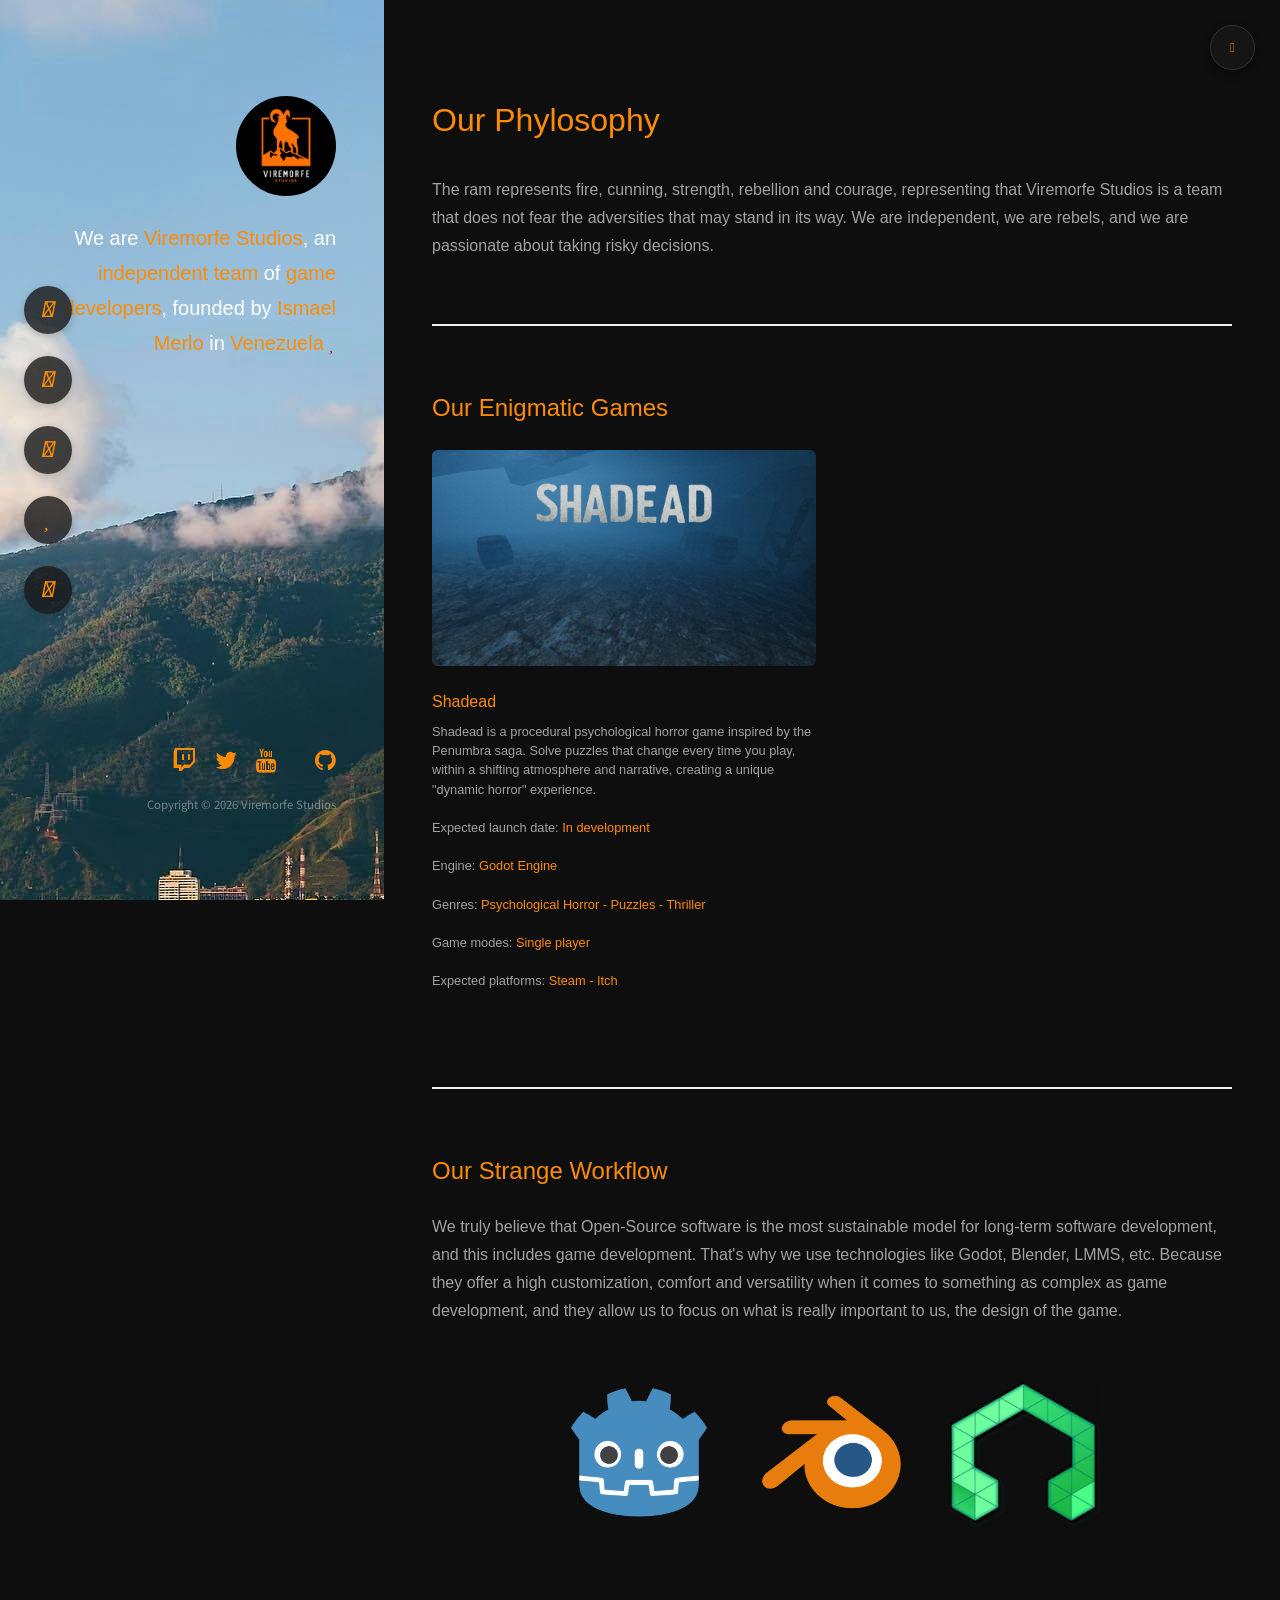
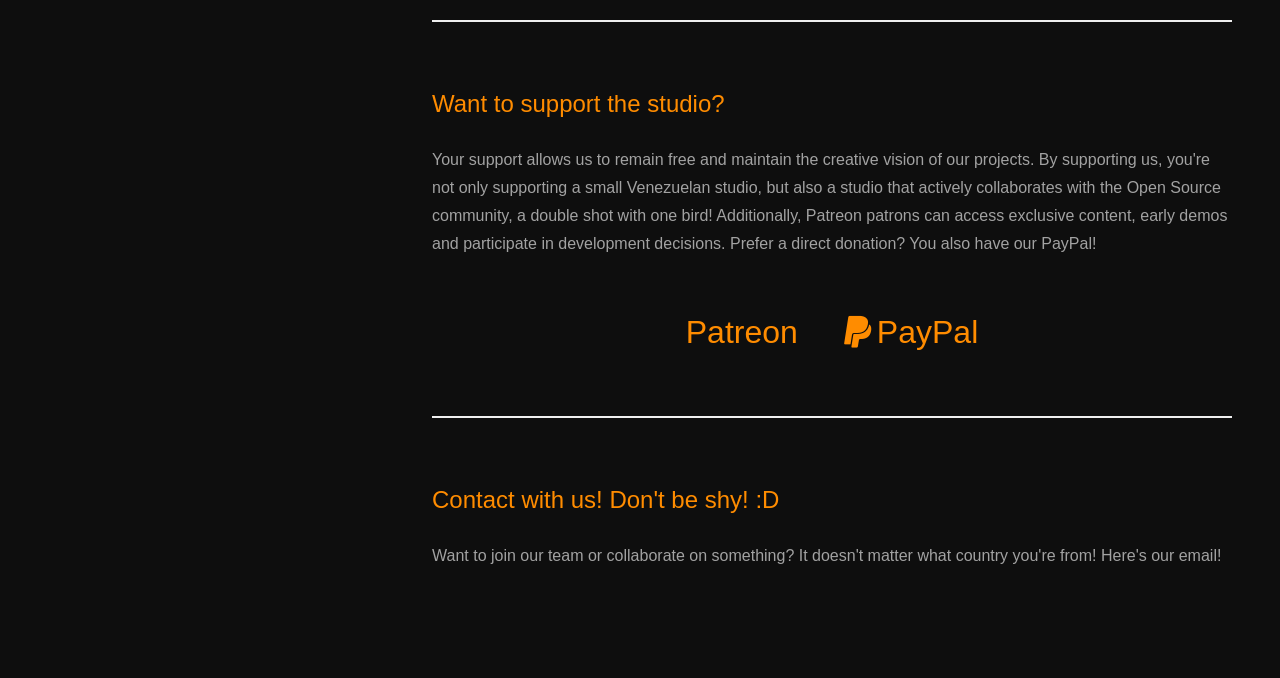
==== index.html @ a809a749 "Source code commited! Added the initial source code for the web page based on the Strata design from" ====
<!DOCTYPE HTML>
<html lang="en">
    <head>

        <!-- Hey, what are you doing here? Looking at my messy code to discuss it with others? Get out! -->

        <title>Viremorfe Studios | Los Carneros Sin Miedo</title>
        <meta charset="utf-8" />
        <meta name="viewport" content="width=device-width, initial-scale=1" />
        <link rel="stylesheet" href="assets/css/main.css" />
        <link type="image/png" sizes="100x100" rel="icon" href="./images/viremorfe-studios-icon.png" />
        <script src="https://kit.fontawesome.com/fb81ac845c.js" crossorigin="anonymous"></script>
        <style>
        .icons a.icon {
            color: #ff8c00 !important;
            opacity: 1 !important;
            transition: none !important;
        }
        .icons a.icon:hover {
            color: darkOrange !important;
            opacity: 1 !important;
        }
        .fa {
            color: darkOrange !important;
            opacity: 1 !important;
            transition: none !important;
        }
        .fa:hover {
            color: darkOrange !important;
            opacity: 1 !important;
        }
        #header {
            background: url('images/bg.jpg') no-repeat center center;
            background-attachment: fixed;
        }
        .tools-images img {
            width: 150px;
            height: 150px;
            margin: 20px;
            object-fit: cover;
        }
        .team-images img {
            width: 200px;
            height: 200px;
            border-radius: 50%;
            margin: 10px;
            object-fit: cover;
        }
        @keyframes bounce-up {
            0% { transform: translateY(0);}
            50% { transform: translateY(-10px);}
            100% { transform: translateY(0);}
        }
        .tools-images img:hover {
            animation: bounce-up 0.5s;
        }
        .tools-images button {
            background: none;
            border: none;
            padding: 0;
            cursor: pointer;
        }
        .tools-images button img {
            width: 150px;
            height: 150px;
            object-fit: cover;
        }
        .team-images {
            display: flex;
            justify-content: center;
            flex-wrap: wrap;
            margin: 20px 0;
        }
        .team-images img {
            width: 200px;
            height: 200px;
            border-radius: 50%;
            margin: 10px;
            object-fit: cover;
            transition: transform 0.5s;
        }
        .team-images img:hover {
            animation: bounce-up 0.5s;
        }
        .team-images div {
            text-align: center;
        }
        .team-images a {
            text-decoration: none;
        }
        .team-images img {
            border: none;
        }
        .team-avatar {
            background: none;
            border: none;
            padding: 0;
            cursor: pointer;
        }
        .team-avatar img {
            width: 200px;
            height: 200px;
            display: block;
        }
        .team-images div {
            text-align: center;
            margin: 25px;
        }
        .team-images p {
            font-size: 0.9em;
            line-height: 1.7;
            margin-top: 5px;
        }

        .section-nav {
            position: fixed;
            top: 50%;
            left: 24px;
            transform: translateY(-50%);
            z-index: 2000;
            display: flex;
            flex-direction: column;
            gap: 22px;
        }
        .section-nav a {
            width: 48px;
            height: 48px;
            background: #181818cc;
            border-radius: 50%;
            display: flex;
            align-items: center;
            justify-content: center;
            color: darkorange;
            font-size: 1.5em;
            box-shadow: 0 2px 8px rgba(0,0,0,0.18);
            transition: background 0.2s, color 0.2s, transform 0.18s;
            text-decoration: none !important;
            border: 2px solid transparent;
            position: relative;
        }
        .section-nav a:hover, .section-nav a:focus {
            background: darkorange;
            color: #181818;
            border-color: darkorange;
            transform: scale(1.12);
        }
        .section-nav a .nav-tooltip {
            display: block;
            opacity: 0;
            position: absolute;
            left: 60px;
            background: #181818;
            color: darkorange;
            font-family: Impact, Haettenschweiler, 'Arial Narrow Bold', sans-serif;
            font-size: 1em;
            padding: 6px 16px;
            border-radius: 8px;
            white-space: nowrap;
            box-shadow: 0 2px 8px rgba(0,0,0,0.18);
            pointer-events: none;
            transition: opacity 0.18s;
            z-index: 9999;
        }
        .section-nav a:hover .nav-tooltip, .section-nav a:focus .nav-tooltip {
            opacity: 1;
        }
        .section-nav a:not(:hover):not(:focus) .nav-tooltip {
            opacity: 0;
        }

        .lang-switch {
            position: fixed;
            top: 25px;
            right: 25px;
            z-index: 10000;
            display: flex;
            gap: 12px;
        }
        .lang-btn {
            background: #181818cc;
            color: darkorange;
            border: 2px solid transparent;
            border-radius: 10px;
            padding: 8px 15px;
            text-decoration: none;
            font-family: Impact, sans-serif;
            font-size: 0.9em;
            display: flex;
            align-items: center;
            gap: 8px;
            transition: all 0.2s ease;
            box-shadow: 0 4px 10px rgba(0,0,0,0.3);
        }
        .lang-btn i {
            font-size: 1.1em;
        }
        .lang-btn:hover {
            background: darkorange;
            color: #181818;
            transform: translateY(-3px);
            border-color: darkorange;
        }

        @media (max-width: 700px) {
            .lang-switch {
                top: 15px;
                right: 50%;
                transform: translateX(50%);
            }
            .section-nav {
                flex-direction: row;
                left: 50%;
                top: unset;
                bottom: 18px;
                transform: translateX(-50%);
                background: none;
                gap: 12px;
            }
            .section-nav a .nav-tooltip {
                left: 50%;
                top: -38px;
                transform: translateX(-50%);
            }
        }

        .lang-menu {
    position: fixed;
    top: 25px;
    right: 25px;
    z-index: 10000;
    display: flex;
    flex-direction: column;
    align-items: flex-end;
}

.lang-trigger {
    background: #181818cc;
    color: darkorange;
    border: 1px solid #333;
    width: 45px;
    height: 45px;
    border-radius: 50%;
    display: flex;
    align-items: center;
    justify-content: center;
    cursor: pointer;
    transition: all 0.3s ease;
    box-shadow: 0 4px 10px rgba(0,0,0,0.3);
}

.lang-trigger:hover {
    border-color: darkorange;
    transform: scale(1.05);
}

.lang-options {
    margin-top: 10px;
    display: flex;
    flex-direction: column;
    gap: 8px;
    opacity: 0;
    visibility: hidden;
    transform: translateY(-10px);
    transition: all 0.3s cubic-bezier(0.4, 0, 0.2, 1);
}

.lang-menu.active .lang-options {
    opacity: 1;
    visibility: visible;
    transform: translateY(0);
}

.lang-btn {
    background: #181818cc;
    color: darkorange !important;
    border: 1px solid #333;
    border-radius: 8px;
    padding: 8px 14px;
    text-decoration: none !important;
    font-family: Impact, sans-serif;
    font-size: 0.85em;
    display: flex;
    align-items: center;
    gap: 10px;
    transition: all 0.2s ease;
}

.lang-btn img {
    width: 20px;
    height: auto;
    border-radius: 2px;
}

.lang-btn:hover {
    background: #252525;
    border-color: darkorange;
}

@media (max-width: 700px) {
    .lang-menu {
        top: 15px;
        right: 15px;
    }
}
        </style>
    </head>
    <body id="top">

        <div class="lang-menu" id="languageMenu">
    <button class="lang-trigger" onclick="toggleLangMenu()" title="Cambiar idioma">
        <i class="fa-solid fa-globe"></i>
    </button>
    
    <div class="lang-options">
        <a href="index.html" class="lang-btn">
            <img src="https://flagcdn.com/w40/us.png" alt="English"> EN
        </a>
        <a href="es.html" class="lang-btn">
            <img src="https://flagcdn.com/w40/es.png" alt="Español"> ES
        </a>
    </div>
</div>

            <header id="header">

                <a href="https://viremorfe.studio" class="image avatar"><img src="images/avatar.png" alt="" /></a>
                <h1 style = "font-family:Impact, Haettenschweiler, 'Arial Narrow Bold', sans-serif;"><strong>We are <font color="darkOrange">Viremorfe Studios</font>, an <br> <font color="darkOrange">independent team
                </font> of <br> <font color="darkOrange">game developers</font>, <br>
                founded by <font color="darkOrange">Ismael Merlo</font><br> in <font color="darkOrange">Venezuela</font>  <i class="fa-solid fa-heart fa-beat" style="color: crimson"></i>
                </h1></strong>
            </header>

        <nav class="section-nav" aria-label="Navegación de secciones">
            <a href="#one" title="Phylosophy">
                <i class="fa-solid fa-fire"></i>
                <span class="nav-tooltip">Phylosophy</span>
            </a>
            <a href="#two" title="Juegos">
                <i class="fa-solid fa-gamepad"></i>
                <span class="nav-tooltip">Games</span>
            </a>
            <a href="#tools" title="Herramientas">
                <i class="fa-solid fa-wrench"></i>
                <span class="nav-tooltip">Tools</span>
            </a>
            <a href="#support" title="Support">
                <i class="fa-solid fa-heart"></i>
                <span class="nav-tooltip">Support</span>
            </a>
            <a href="#three" title="Contact">
                <i class="fa-solid fa-envelope"></i>
                <span class="nav-tooltip">Contact</span>
            </a>
        </nav>
        <script>
            document.querySelectorAll('.section-nav a').forEach(link => {
                link.addEventListener('click', function(e) {
                    const targetId = this.getAttribute('href').substring(1);
                    const target = document.getElementById(targetId);
                    if (target) {
                        e.preventDefault();
                        window.scrollTo({
                            top: target.getBoundingClientRect().top + window.scrollY - 30,
                            behavior: 'smooth'
                        });
                        this.blur();
                    }
                });
                link.addEventListener('mouseleave', function() {
                    this.blur();
                });
            });
        </script>

            <div id="main">

                    <section id="one">
                        <header class="major">
                            <h2 style = "font-family:Impact, Haettenschweiler, 'Arial Narrow Bold', sans-serif;"><font color="darkOrange">Our Phylosophy</font></h2>
                        </header>
                        <p style = "font-family:Impact, Haettenschweiler, 'Arial Narrow Bold', sans-serif;">The ram represents fire, cunning, strength, rebellion and courage, representing that Viremorfe Studios is a team that does not fear the adversities that may stand in its way. We are independent, we are rebels, and we are passionate about taking risky decisions.</p>
                    </section>

                    <section id="two">
                        <h2 style = "font-family:Impact, Haettenschweiler, 'Arial Narrow Bold', sans-serif;"><font color="darkOrange">Our Enigmatic Games</font></h2>
                        <div class="row">
                            <article class="6u$ 12u$(xsmall) work-item">
                                <a href="images/fulls/01.png" class="image fit thumb"><img src="images/thumbs/01.png" alt="" /></a>
                                <h3 class="peru-text" style = "font-family:Impact, Haettenschweiler, 'Arial Narrow Bold', sans-serif;"><font color="darkOrange">Shadead</font></h3>
                                <p class="peru-text" style = "font-family:Impact, Haettenschweiler, 'Arial Narrow Bold', sans-serif;">Shadead is a procedural psychological horror game inspired by the Penumbra saga. Solve puzzles that change every time you play, within a shifting atmosphere and narrative, creating a unique "dynamic horror" experience.<br> 
                                <br>
                                Expected launch date: <font color="darkOrange">In development</font> <br>
                                <br>
                                Engine: <font color="darkOrange">Godot Engine</font> <br>
                                <br>
                                Genres: <font color="darkOrange">Psychological Horror - Puzzles - Thriller</font> <br>
                                <br>
                                Game modes: <font color="darkOrange">Single player</font> <br>
                                <br>
                                Expected platforms: <font color="darkOrange">Steam - Itch</font>
                                </p>
                            </article>
                        </div>
                    </section>

                    <section id="tools">
                        <h2 style="font-family:Impact, Haettenschweiler, 'Arial Narrow Bold', sans-serif;"><font color="darkOrange">Our Strange Workflow</font></h2>
                        <p style="font-family:Impact, Haettenschweiler, 'Arial Narrow Bold', sans-serif;">We truly believe that Open-Source software is the most sustainable model for long-term software development, and this includes game development. That's why we use technologies like Godot, Blender, LMMS, etc. Because they offer a high customization, comfort and versatility when it comes to something as complex as game development, and they allow us to focus on what is really important to us, the design of the game.
                        </p>
                        <div class="tools-images" style="text-align: center;">
                            <button onclick="window.open('https://godotengine.org', '_blank');">
                                <img src="images/tools/godot.png" alt="Herramienta 1" class="tool-image" />
                            </button>
                            <button onclick="window.open('https://blender.org', '_blank');">
                                <img src="images/tools/blender.png" alt="Herramienta 1" class="tool-image" />
                            </button>
                            <button onclick="window.open('https://lmms.io', '_blank');">
                                <img src="images/tools/lmms.png" alt="Herramienta 1" class="tool-image" />
                            </button>
                        </div>
                    </section>

                    <section id="support">
                        <h2 style="font-family:Impact, Haettenschweiler, 'Arial Narrow Bold', sans-serif;">
                            <font color="darkOrange">Want to support the studio?</font>
                        </h2>
                        <p style="font-family:Impact, Haettenschweiler, 'Arial Narrow Bold', sans-serif;">
                            Your support allows us to remain free and maintain the creative vision of our projects. By supporting us, you're not only supporting a small Venezuelan studio, but also a studio that actively collaborates with the Open Source community, a double shot with one bird! Additionally, Patreon patrons can access exclusive content, early demos and participate in development decisions. Prefer a direct donation? You also have our PayPal!<br><br>
                        </p>
                        <div style="text-align: center; margin-bottom: 30px;">
                            <a href="https://www.patreon.com/viremorfestudios" target="_blank" class="icon fa-brands fa-patreon" style="font-size: 32px; color: darkOrange; margin: 0 20px; text-decoration: none;">
                                <span style="font-family:Impact, Haettenschweiler, 'Arial Narrow Bold', sans-serif;">Patreon</span>
                            </a>
                            <a href="https://www.paypal.me/viremorfestudios" target="_blank" class="icon fa-brands fa-paypal" style="font-size: 32px; color: darkOrange; margin: 0 20px; text-decoration: none;">
                                <span style="font-family:Impact, Haettenschweiler, 'Arial Narrow Bold', sans-serif;">PayPal</span>
                            </a>
                        </div>
                    </section>

                    <section id="three"></section>
                        <h2 style="font-family:Impact, Haettenschweiler, 'Arial Narrow Bold', sans-serif;"><font color="darkOrange">Contact with us! Don't be shy! :D</font></h2>
                        <p style="font-family:Impact, Haettenschweiler, 'Arial Narrow Bold', sans-serif;">Want to join our team or collaborate on something? It doesn't matter what country you're from! Here's our email! <br> <br> <a href="mailto:contact@viremorfe.studio" class="fa-regular fa-envelope-open fa-bounce" class="icon fa-envelope-o" style="font-size: 18px; color: darkOrange; text-decoration: none;"></a> </p>
                    </section>
            </div>

            <footer id="footer">
                <ul class="icons">
                    <br>
                    <li><a target="_blank" href="https://twitch.tv/viremorfe" class="icon fa-brands fa-twitch"><span class="label">Twitch</span></a></li>
                    <li><a target="_blank" href="https://x.com/viremorfe" class="icon fa-brands fa-twitter"><span class="label">Twitter</span></a></li>
                    <li><a target="_blank" href="https://www.youtube.com/@Viremorfe" class="icon fa-brands fa-youtube"><span class="label">Youtube</span></a></li>
                    <li><a target="_blank" href="https://tiktok.com/@viremorfe_oficial" class="icon fa-brands fa-tiktok"><span class="label">Tiktok</span></a></li>
                    <li><a target="_blank" href="https://www.github.com/viremorfe-studios" class="icon fa-brands fa-github"><span class="label">GitHub</span></a></li>
                    </ul>

                <ul class="copyright">
                    <li>Copyright &copy; 2026 Viremorfe Studios</li>
                </ul>
            </footer>

        <script src="assets/js/jquery.min.js"></script>
            <script src="assets/js/jquery.poptrox.min.js"></script>
            <script src="assets/js/skel.min.js"></script>
            <script src="assets/js/util.js"></script>
            <script src="assets/js/main.js"></script>

        <script>
    function toggleLangMenu() {
        const menu = document.getElementById('languageMenu');
        menu.classList.toggle('active');
    }

    window.onclick = function(event) {
        if (!event.target.closest('#languageMenu')) {
            const menu = document.getElementById('languageMenu');
            if (menu.classList.contains('active')) {
                menu.classList.remove('active');
            }
        }
    }
</script>

    </body>
</html>
---- assets/css/main.css ----
@import url("font-awesome.min.css");
@import url("http://fonts.googleapis.com/css?family=Source+Sans+Pro:400,400italic");

/*
	Strata by HTML5 UP
	html5up.net | @n33co
	Free for personal and commercial use under the CCA 3.0 license (html5up.net/license)
*/

/* Reset */

	html, body, div, span, applet, object, iframe, h1, h2, h3, h4, h5, h6, p, blockquote, pre, a, abbr, acronym, address, big, cite, code, del, dfn, em, img, ins, kbd, q, s, samp, small, strike, strong, sub, sup, tt, var, b, u, i, center, dl, dt, dd, ol, ul, li, fieldset, form, label, legend, table, caption, tbody, tfoot, thead, tr, th, td, article, aside, canvas, details, embed, figure, figcaption, footer, header, hgroup, menu, nav, output, ruby, section, summary, time, mark, audio, video {
		margin: 0;
		padding: 0;
		border: 0;
		font-size: 100%;
		font: inherit;
		vertical-align: baseline;
	}

	article, aside, details, figcaption, figure, footer, header, hgroup, menu, nav, section {
		display: block;
	}

	body {
		line-height: 1;
	}

	ol, ul {
		list-style: none;
	}

	blockquote, q {
		quotes: none;
	}

	blockquote:before, blockquote:after, q:before, q:after {
		content: '';
		content: none;
	}

	table {
		border-collapse: collapse;
		border-spacing: 0;
	}

	body {
		-webkit-text-size-adjust: none;
	}

/* Box Model */

	*, *:before, *:after {
		-moz-box-sizing: border-box;
		-webkit-box-sizing: border-box;
		box-sizing: border-box;
	}

/* Containers */

	.container {
		margin-left: auto;
		margin-right: auto;
	}

	.container.\31 25\25 {
		width: 100%;
		max-width: 1200px;
		min-width: 960px;
	}

	.container.\37 5\25 {
		width: 720px;
	}

	.container.\35 0\25 {
		width: 480px;
	}

	.container.\32 5\25 {
		width: 240px;
	}

	.container {
		width: 960px;
	}

	@media screen and (max-width: 1800px) {

		.container.\31 25\25 {
			width: 100%;
			max-width: 1200px;
			min-width: 960px;
		}

		.container.\37 5\25 {
			width: 720px;
		}

		.container.\35 0\25 {
			width: 480px;
		}

		.container.\32 5\25 {
			width: 240px;
		}

		.container {
			width: 960px;
		}

	}

	@media screen and (max-width: 1280px) {

		.container.\31 25\25 {
			width: 100%;
			max-width: 1200px;
			min-width: 960px;
		}

		.container.\37 5\25 {
			width: 720px;
		}

		.container.\35 0\25 {
			width: 480px;
		}

		.container.\32 5\25 {
			width: 240px;
		}

		.container {
			width: 960px;
		}

	}

	@media screen and (max-width: 980px) {

		.container.\31 25\25 {
			width: 100%;
			max-width: 1200px;
			min-width: 960px;
		}

		.container.\37 5\25 {
			width: 720px;
		}

		.container.\35 0\25 {
			width: 480px;
		}

		.container.\32 5\25 {
			width: 240px;
		}

		.container {
			width: 960px;
		}

	}

	@media screen and (max-width: 736px) {

		.container.\31 25\25 {
			width: 100%;
			max-width: 1200px;
			min-width: 960px;
		}

		.container.\37 5\25 {
			width: 720px;
		}

		.container.\35 0\25 {
			width: 480px;
		}

		.container.\32 5\25 {
			width: 240px;
		}

		.container {
			width: 960px;
		}

	}

	@media screen and (max-width: 480px) {

		.container.\31 25\25 {
			width: 100%;
			max-width: 1200px;
			min-width: 960px;
		}

		.container.\37 5\25 {
			width: 720px;
		}

		.container.\35 0\25 {
			width: 480px;
		}

		.container.\32 5\25 {
			width: 240px;
		}

		.container {
			width: 960px;
		}

	}

/* Grid */

	.row {
		border-bottom: solid 1px transparent;
		-moz-box-sizing: border-box;
		-webkit-box-sizing: border-box;
		box-sizing: border-box;
	}

	.row > * {
		float: left;
		-moz-box-sizing: border-box;
		-webkit-box-sizing: border-box;
		box-sizing: border-box;
	}

	.row:after, .row:before {
		content: '';
		display: block;
		clear: both;
		height: 0;
	}

	.row.uniform > * > :first-child {
		margin-top: 0;
	}

	.row.uniform > * > :last-child {
		margin-bottom: 0;
	}

	.row.\30 \25 > * {
		padding: 0 0 0 0em;
	}

	.row.\30 \25 {
		margin: 0 0 -1px 0em;
	}

	.row.uniform.\30 \25 > * {
		padding: 0em 0 0 0em;
	}

	.row.uniform.\30 \25 {
		margin: 0em 0 -1px 0em;
	}

	.row > * {
		padding: 0 0 0 2.5em;
	}

	.row {
		margin: 0 0 -1px -2.5em;
	}

	.row.uniform > * {
		padding: 2.5em 0 0 2.5em;
	}

	.row.uniform {
		margin: -2.5em 0 -1px -2.5em;
	}

	.row.\32 00\25 > * {
		padding: 0 0 0 5em;
	}

	.row.\32 00\25 {
		margin: 0 0 -1px -5em;
	}

	.row.uniform.\32 00\25 > * {
		padding: 5em 0 0 5em;
	}

	.row.uniform.\32 00\25 {
		margin: -5em 0 -1px -5em;
	}

	.row.\31 50\25 > * {
		padding: 0 0 0 3.75em;
	}

	.row.\31 50\25 {
		margin: 0 0 -1px -3.75em;
	}

	.row.uniform.\31 50\25 > * {
		padding: 3.75em 0 0 3.75em;
	}

	.row.uniform.\31 50\25 {
		margin: -3.75em 0 -1px -3.75em;
	}

	.row.\35 0\25 > * {
		padding: 0 0 0 1.25em;
	}

	.row.\35 0\25 {
		margin: 0 0 -1px -1.25em;
	}

	.row.uniform.\35 0\25 > * {
		padding: 1.25em 0 0 1.25em;
	}

	.row.uniform.\35 0\25 {
		margin: -1.25em 0 -1px -1.25em;
	}

	.row.\32 5\25 > * {
		padding: 0 0 0 0.625em;
	}

	.row.\32 5\25 {
		margin: 0 0 -1px -0.625em;
	}

	.row.uniform.\32 5\25 > * {
		padding: 0.625em 0 0 0.625em;
	}

	.row.uniform.\32 5\25 {
		margin: -0.625em 0 -1px -0.625em;
	}

	.\31 2u, .\31 2u\24 {
		width: 100%;
		clear: none;
		margin-left: 0;
	}

	.\31 1u, .\31 1u\24 {
		width: 91.6666666667%;
		clear: none;
		margin-left: 0;
	}

	.\31 0u, .\31 0u\24 {
		width: 83.3333333333%;
		clear: none;
		margin-left: 0;
	}

	.\39 u, .\39 u\24 {
		width: 75%;
		clear: none;
		margin-left: 0;
	}

	.\38 u, .\38 u\24 {
		width: 66.6666666667%;
		clear: none;
		margin-left: 0;
	}

	.\37 u, .\37 u\24 {
		width: 58.3333333333%;
		clear: none;
		margin-left: 0;
	}

	.\36 u, .\36 u\24 {
		width: 50%;
		clear: none;
		margin-left: 0;
	}

	.\35 u, .\35 u\24 {
		width: 41.6666666667%;
		clear: none;
		margin-left: 0;
	}

	.\34 u, .\34 u\24 {
		width: 33.3333333333%;
		clear: none;
		margin-left: 0;
	}

	.\33 u, .\33 u\24 {
		width: 25%;
		clear: none;
		margin-left: 0;
	}

	.\32 u, .\32 u\24 {
		width: 16.6666666667%;
		clear: none;
		margin-left: 0;
	}

	.\31 u, .\31 u\24 {
		width: 8.3333333333%;
		clear: none;
		margin-left: 0;
	}

	.\31 2u\24 + *,
	.\31 1u\24 + *,
	.\31 0u\24 + *,
	.\39 u\24 + *,
	.\38 u\24 + *,
	.\37 u\24 + *,
	.\36 u\24 + *,
	.\35 u\24 + *,
	.\34 u\24 + *,
	.\33 u\24 + *,
	.\32 u\24 + *,
	.\31 u\24 + * {
		clear: left;
	}

	.\-11u {
		margin-left: 91.66667%;
	}

	.\-10u {
		margin-left: 83.33333%;
	}

	.\-9u {
		margin-left: 75%;
	}

	.\-8u {
		margin-left: 66.66667%;
	}

	.\-7u {
		margin-left: 58.33333%;
	}

	.\-6u {
		margin-left: 50%;
	}

	.\-5u {
		margin-left: 41.66667%;
	}

	.\-4u {
		margin-left: 33.33333%;
	}

	.\-3u {
		margin-left: 25%;
	}

	.\-2u {
		margin-left: 16.66667%;
	}

	.\-1u {
		margin-left: 8.33333%;
	}

	@media screen and (max-width: 1800px) {

		.row > * {
			padding: 0 0 0 2.5em;
		}

		.row {
			margin: 0 0 -1px -2.5em;
		}

		.row.uniform > * {
			padding: 2.5em 0 0 2.5em;
		}

		.row.uniform {
			margin: -2.5em 0 -1px -2.5em;
		}

		.row.\32 00\25 > * {
			padding: 0 0 0 5em;
		}

		.row.\32 00\25 {
			margin: 0 0 -1px -5em;
		}

		.row.uniform.\32 00\25 > * {
			padding: 5em 0 0 5em;
		}

		.row.uniform.\32 00\25 {
			margin: -5em 0 -1px -5em;
		}

		.row.\31 50\25 > * {
			padding: 0 0 0 3.75em;
		}

		.row.\31 50\25 {
			margin: 0 0 -1px -3.75em;
		}

		.row.uniform.\31 50\25 > * {
			padding: 3.75em 0 0 3.75em;
		}

		.row.uniform.\31 50\25 {
			margin: -3.75em 0 -1px -3.75em;
		}

		.row.\35 0\25 > * {
			padding: 0 0 0 1.25em;
		}

		.row.\35 0\25 {
			margin: 0 0 -1px -1.25em;
		}

		.row.uniform.\35 0\25 > * {
			padding: 1.25em 0 0 1.25em;
		}

		.row.uniform.\35 0\25 {
			margin: -1.25em 0 -1px -1.25em;
		}

		.row.\32 5\25 > * {
			padding: 0 0 0 0.625em;
		}

		.row.\32 5\25 {
			margin: 0 0 -1px -0.625em;
		}

		.row.uniform.\32 5\25 > * {
			padding: 0.625em 0 0 0.625em;
		}

		.row.uniform.\32 5\25 {
			margin: -0.625em 0 -1px -0.625em;
		}

		.\31 2u\28xlarge\29, .\31 2u\24\28xlarge\29 {
			width: 100%;
			clear: none;
			margin-left: 0;
		}

		.\31 1u\28xlarge\29, .\31 1u\24\28xlarge\29 {
			width: 91.6666666667%;
			clear: none;
			margin-left: 0;
		}

		.\31 0u\28xlarge\29, .\31 0u\24\28xlarge\29 {
			width: 83.3333333333%;
			clear: none;
			margin-left: 0;
		}

		.\39 u\28xlarge\29, .\39 u\24\28xlarge\29 {
			width: 75%;
			clear: none;
			margin-left: 0;
		}

		.\38 u\28xlarge\29, .\38 u\24\28xlarge\29 {
			width: 66.6666666667%;
			clear: none;
			margin-left: 0;
		}

		.\37 u\28xlarge\29, .\37 u\24\28xlarge\29 {
			width: 58.3333333333%;
			clear: none;
			margin-left: 0;
		}

		.\36 u\28xlarge\29, .\36 u\24\28xlarge\29 {
			width: 50%;
			clear: none;
			margin-left: 0;
		}

		.\35 u\28xlarge\29, .\35 u\24\28xlarge\29 {
			width: 41.6666666667%;
			clear: none;
			margin-left: 0;
		}

		.\34 u\28xlarge\29, .\34 u\24\28xlarge\29 {
			width: 33.3333333333%;
			clear: none;
			margin-left: 0;
		}

		.\33 u\28xlarge\29, .\33 u\24\28xlarge\29 {
			width: 25%;
			clear: none;
			margin-left: 0;
		}

		.\32 u\28xlarge\29, .\32 u\24\28xlarge\29 {
			width: 16.6666666667%;
			clear: none;
			margin-left: 0;
		}

		.\31 u\28xlarge\29, .\31 u\24\28xlarge\29 {
			width: 8.3333333333%;
			clear: none;
			margin-left: 0;
		}

		.\31 2u\24\28xlarge\29 + *,
		.\31 1u\24\28xlarge\29 + *,
		.\31 0u\24\28xlarge\29 + *,
		.\39 u\24\28xlarge\29 + *,
		.\38 u\24\28xlarge\29 + *,
		.\37 u\24\28xlarge\29 + *,
		.\36 u\24\28xlarge\29 + *,
		.\35 u\24\28xlarge\29 + *,
		.\34 u\24\28xlarge\29 + *,
		.\33 u\24\28xlarge\29 + *,
		.\32 u\24\28xlarge\29 + *,
		.\31 u\24\28xlarge\29 + * {
			clear: left;
		}

		.\-11u\28xlarge\29 {
			margin-left: 91.66667%;
		}

		.\-10u\28xlarge\29 {
			margin-left: 83.33333%;
		}

		.\-9u\28xlarge\29 {
			margin-left: 75%;
		}

		.\-8u\28xlarge\29 {
			margin-left: 66.66667%;
		}

		.\-7u\28xlarge\29 {
			margin-left: 58.33333%;
		}

		.\-6u\28xlarge\29 {
			margin-left: 50%;
		}

		.\-5u\28xlarge\29 {
			margin-left: 41.66667%;
		}

		.\-4u\28xlarge\29 {
			margin-left: 33.33333%;
		}

		.\-3u\28xlarge\29 {
			margin-left: 25%;
		}

		.\-2u\28xlarge\29 {
			margin-left: 16.66667%;
		}

		.\-1u\28xlarge\29 {
			margin-left: 8.33333%;
		}

	}

	@media screen and (max-width: 1280px) {

		.row > * {
			padding: 0 0 0 2em;
		}

		.row {
			margin: 0 0 -1px -2em;
		}

		.row.uniform > * {
			padding: 2em 0 0 2em;
		}

		.row.uniform {
			margin: -2em 0 -1px -2em;
		}

		.row.\32 00\25 > * {
			padding: 0 0 0 4em;
		}

		.row.\32 00\25 {
			margin: 0 0 -1px -4em;
		}

		.row.uniform.\32 00\25 > * {
			padding: 4em 0 0 4em;
		}

		.row.uniform.\32 00\25 {
			margin: -4em 0 -1px -4em;
		}

		.row.\31 50\25 > * {
			padding: 0 0 0 3em;
		}

		.row.\31 50\25 {
			margin: 0 0 -1px -3em;
		}

		.row.uniform.\31 50\25 > * {
			padding: 3em 0 0 3em;
		}

		.row.uniform.\31 50\25 {
			margin: -3em 0 -1px -3em;
		}

		.row.\35 0\25 > * {
			padding: 0 0 0 1em;
		}

		.row.\35 0\25 {
			margin: 0 0 -1px -1em;
		}

		.row.uniform.\35 0\25 > * {
			padding: 1em 0 0 1em;
		}

		.row.uniform.\35 0\25 {
			margin: -1em 0 -1px -1em;
		}

		.row.\32 5\25 > * {
			padding: 0 0 0 0.5em;
		}

		.row.\32 5\25 {
			margin: 0 0 -1px -0.5em;
		}

		.row.uniform.\32 5\25 > * {
			padding: 0.5em 0 0 0.5em;
		}

		.row.uniform.\32 5\25 {
			margin: -0.5em 0 -1px -0.5em;
		}

		.\31 2u\28large\29, .\31 2u\24\28large\29 {
			width: 100%;
			clear: none;
			margin-left: 0;
		}

		.\31 1u\28large\29, .\31 1u\24\28large\29 {
			width: 91.6666666667%;
			clear: none;
			margin-left: 0;
		}

		.\31 0u\28large\29, .\31 0u\24\28large\29 {
			width: 83.3333333333%;
			clear: none;
			margin-left: 0;
		}

		.\39 u\28large\29, .\39 u\24\28large\29 {
			width: 75%;
			clear: none;
			margin-left: 0;
		}

		.\38 u\28large\29, .\38 u\24\28large\29 {
			width: 66.6666666667%;
			clear: none;
			margin-left: 0;
		}

		.\37 u\28large\29, .\37 u\24\28large\29 {
			width: 58.3333333333%;
			clear: none;
			margin-left: 0;
		}

		.\36 u\28large\29, .\36 u\24\28large\29 {
			width: 50%;
			clear: none;
			margin-left: 0;
		}

		.\35 u\28large\29, .\35 u\24\28large\29 {
			width: 41.6666666667%;
			clear: none;
			margin-left: 0;
		}

		.\34 u\28large\29, .\34 u\24\28large\29 {
			width: 33.3333333333%;
			clear: none;
			margin-left: 0;
		}

		.\33 u\28large\29, .\33 u\24\28large\29 {
			width: 25%;
			clear: none;
			margin-left: 0;
		}

		.\32 u\28large\29, .\32 u\24\28large\29 {
			width: 16.6666666667%;
			clear: none;
			margin-left: 0;
		}

		.\31 u\28large\29, .\31 u\24\28large\29 {
			width: 8.3333333333%;
			clear: none;
			margin-left: 0;
		}

		.\31 2u\24\28large\29 + *,
		.\31 1u\24\28large\29 + *,
		.\31 0u\24\28large\29 + *,
		.\39 u\24\28large\29 + *,
		.\38 u\24\28large\29 + *,
		.\37 u\24\28large\29 + *,
		.\36 u\24\28large\29 + *,
		.\35 u\24\28large\29 + *,
		.\34 u\24\28large\29 + *,
		.\33 u\24\28large\29 + *,
		.\32 u\24\28large\29 + *,
		.\31 u\24\28large\29 + * {
			clear: left;
		}

		.\-11u\28large\29 {
			margin-left: 91.66667%;
		}

		.\-10u\28large\29 {
			margin-left: 83.33333%;
		}

		.\-9u\28large\29 {
			margin-left: 75%;
		}

		.\-8u\28large\29 {
			margin-left: 66.66667%;
		}

		.\-7u\28large\29 {
			margin-left: 58.33333%;
		}

		.\-6u\28large\29 {
			margin-left: 50%;
		}

		.\-5u\28large\29 {
			margin-left: 41.66667%;
		}

		.\-4u\28large\29 {
			margin-left: 33.33333%;
		}

		.\-3u\28large\29 {
			margin-left: 25%;
		}

		.\-2u\28large\29 {
			margin-left: 16.66667%;
		}

		.\-1u\28large\29 {
			margin-left: 8.33333%;
		}

	}

	@media screen and (max-width: 980px) {

		.row > * {
			padding: 0 0 0 2em;
		}

		.row {
			margin: 0 0 -1px -2em;
		}

		.row.uniform > * {
			padding: 2em 0 0 2em;
		}

		.row.uniform {
			margin: -2em 0 -1px -2em;
		}

		.row.\32 00\25 > * {
			padding: 0 0 0 4em;
		}

		.row.\32 00\25 {
			margin: 0 0 -1px -4em;
		}

		.row.uniform.\32 00\25 > * {
			padding: 4em 0 0 4em;
		}

		.row.uniform.\32 00\25 {
			margin: -4em 0 -1px -4em;
		}

		.row.\31 50\25 > * {
			padding: 0 0 0 3em;
		}

		.row.\31 50\25 {
			margin: 0 0 -1px -3em;
		}

		.row.uniform.\31 50\25 > * {
			padding: 3em 0 0 3em;
		}

		.row.uniform.\31 50\25 {
			margin: -3em 0 -1px -3em;
		}

		.row.\35 0\25 > * {
			padding: 0 0 0 1em;
		}

		.row.\35 0\25 {
			margin: 0 0 -1px -1em;
		}

		.row.uniform.\35 0\25 > * {
			padding: 1em 0 0 1em;
		}

		.row.uniform.\35 0\25 {
			margin: -1em 0 -1px -1em;
		}

		.row.\32 5\25 > * {
			padding: 0 0 0 0.5em;
		}

		.row.\32 5\25 {
			margin: 0 0 -1px -0.5em;
		}

		.row.uniform.\32 5\25 > * {
			padding: 0.5em 0 0 0.5em;
		}

		.row.uniform.\32 5\25 {
			margin: -0.5em 0 -1px -0.5em;
		}

		.\31 2u\28medium\29, .\31 2u\24\28medium\29 {
			width: 100%;
			clear: none;
			margin-left: 0;
		}

		.\31 1u\28medium\29, .\31 1u\24\28medium\29 {
			width: 91.6666666667%;
			clear: none;
			margin-left: 0;
		}

		.\31 0u\28medium\29, .\31 0u\24\28medium\29 {
			width: 83.3333333333%;
			clear: none;
			margin-left: 0;
		}

		.\39 u\28medium\29, .\39 u\24\28medium\29 {
			width: 75%;
			clear: none;
			margin-left: 0;
		}

		.\38 u\28medium\29, .\38 u\24\28medium\29 {
			width: 66.6666666667%;
			clear: none;
			margin-left: 0;
		}

		.\37 u\28medium\29, .\37 u\24\28medium\29 {
			width: 58.3333333333%;
			clear: none;
			margin-left: 0;
		}

		.\36 u\28medium\29, .\36 u\24\28medium\29 {
			width: 50%;
			clear: none;
			margin-left: 0;
		}

		.\35 u\28medium\29, .\35 u\24\28medium\29 {
			width: 41.6666666667%;
			clear: none;
			margin-left: 0;
		}

		.\34 u\28medium\29, .\34 u\24\28medium\29 {
			width: 33.3333333333%;
			clear: none;
			margin-left: 0;
		}

		.\33 u\28medium\29, .\33 u\24\28medium\29 {
			width: 25%;
			clear: none;
			margin-left: 0;
		}

		.\32 u\28medium\29, .\32 u\24\28medium\29 {
			width: 16.6666666667%;
			clear: none;
			margin-left: 0;
		}

		.\31 u\28medium\29, .\31 u\24\28medium\29 {
			width: 8.3333333333%;
			clear: none;
			margin-left: 0;
		}

		.\31 2u\24\28medium\29 + *,
		.\31 1u\24\28medium\29 + *,
		.\31 0u\24\28medium\29 + *,
		.\39 u\24\28medium\29 + *,
		.\38 u\24\28medium\29 + *,
		.\37 u\24\28medium\29 + *,
		.\36 u\24\28medium\29 + *,
		.\35 u\24\28medium\29 + *,
		.\34 u\24\28medium\29 + *,
		.\33 u\24\28medium\29 + *,
		.\32 u\24\28medium\29 + *,
		.\31 u\24\28medium\29 + * {
			clear: left;
		}

		.\-11u\28medium\29 {
			margin-left: 91.66667%;
		}

		.\-10u\28medium\29 {
			margin-left: 83.33333%;
		}

		.\-9u\28medium\29 {
			margin-left: 75%;
		}

		.\-8u\28medium\29 {
			margin-left: 66.66667%;
		}

		.\-7u\28medium\29 {
			margin-left: 58.33333%;
		}

		.\-6u\28medium\29 {
			margin-left: 50%;
		}

		.\-5u\28medium\29 {
			margin-left: 41.66667%;
		}

		.\-4u\28medium\29 {
			margin-left: 33.33333%;
		}

		.\-3u\28medium\29 {
			margin-left: 25%;
		}

		.\-2u\28medium\29 {
			margin-left: 16.66667%;
		}

		.\-1u\28medium\29 {
			margin-left: 8.33333%;
		}

	}

	@media screen and (max-width: 736px) {

		.row > * {
			padding: 0 0 0 1.5em;
		}

		.row {
			margin: 0 0 -1px -1.5em;
		}

		.row.uniform > * {
			padding: 1.5em 0 0 1.5em;
		}

		.row.uniform {
			margin: -1.5em 0 -1px -1.5em;
		}

		.row.\32 00\25 > * {
			padding: 0 0 0 3em;
		}

		.row.\32 00\25 {
			margin: 0 0 -1px -3em;
		}

		.row.uniform.\32 00\25 > * {
			padding: 3em 0 0 3em;
		}

		.row.uniform.\32 00\25 {
			margin: -3em 0 -1px -3em;
		}

		.row.\31 50\25 > * {
			padding: 0 0 0 2.25em;
		}

		.row.\31 50\25 {
			margin: 0 0 -1px -2.25em;
		}

		.row.uniform.\31 50\25 > * {
			padding: 2.25em 0 0 2.25em;
		}

		.row.uniform.\31 50\25 {
			margin: -2.25em 0 -1px -2.25em;
		}

		.row.\35 0\25 > * {
			padding: 0 0 0 0.75em;
		}

		.row.\35 0\25 {
			margin: 0 0 -1px -0.75em;
		}

		.row.uniform.\35 0\25 > * {
			padding: 0.75em 0 0 0.75em;
		}

		.row.uniform.\35 0\25 {
			margin: -0.75em 0 -1px -0.75em;
		}

		.row.\32 5\25 > * {
			padding: 0 0 0 0.375em;
		}

		.row.\32 5\25 {
			margin: 0 0 -1px -0.375em;
		}

		.row.uniform.\32 5\25 > * {
			padding: 0.375em 0 0 0.375em;
		}

		.row.uniform.\32 5\25 {
			margin: -0.375em 0 -1px -0.375em;
		}

		.\31 2u\28small\29, .\31 2u\24\28small\29 {
			width: 100%;
			clear: none;
			margin-left: 0;
		}

		.\31 1u\28small\29, .\31 1u\24\28small\29 {
			width: 91.6666666667%;
			clear: none;
			margin-left: 0;
		}

		.\31 0u\28small\29, .\31 0u\24\28small\29 {
			width: 83.3333333333%;
			clear: none;
			margin-left: 0;
		}

		.\39 u\28small\29, .\39 u\24\28small\29 {
			width: 75%;
			clear: none;
			margin-left: 0;
		}

		.\38 u\28small\29, .\38 u\24\28small\29 {
			width: 66.6666666667%;
			clear: none;
			margin-left: 0;
		}

		.\37 u\28small\29, .\37 u\24\28small\29 {
			width: 58.3333333333%;
			clear: none;
			margin-left: 0;
		}

		.\36 u\28small\29, .\36 u\24\28small\29 {
			width: 50%;
			clear: none;
			margin-left: 0;
		}

		.\35 u\28small\29, .\35 u\24\28small\29 {
			width: 41.6666666667%;
			clear: none;
			margin-left: 0;
		}

		.\34 u\28small\29, .\34 u\24\28small\29 {
			width: 33.3333333333%;
			clear: none;
			margin-left: 0;
		}

		.\33 u\28small\29, .\33 u\24\28small\29 {
			width: 25%;
			clear: none;
			margin-left: 0;
		}

		.\32 u\28small\29, .\32 u\24\28small\29 {
			width: 16.6666666667%;
			clear: none;
			margin-left: 0;
		}

		.\31 u\28small\29, .\31 u\24\28small\29 {
			width: 8.3333333333%;
			clear: none;
			margin-left: 0;
		}

		.\31 2u\24\28small\29 + *,
		.\31 1u\24\28small\29 + *,
		.\31 0u\24\28small\29 + *,
		.\39 u\24\28small\29 + *,
		.\38 u\24\28small\29 + *,
		.\37 u\24\28small\29 + *,
		.\36 u\24\28small\29 + *,
		.\35 u\24\28small\29 + *,
		.\34 u\24\28small\29 + *,
		.\33 u\24\28small\29 + *,
		.\32 u\24\28small\29 + *,
		.\31 u\24\28small\29 + * {
			clear: left;
		}

		.\-11u\28small\29 {
			margin-left: 91.66667%;
		}

		.\-10u\28small\29 {
			margin-left: 83.33333%;
		}

		.\-9u\28small\29 {
			margin-left: 75%;
		}

		.\-8u\28small\29 {
			margin-left: 66.66667%;
		}

		.\-7u\28small\29 {
			margin-left: 58.33333%;
		}

		.\-6u\28small\29 {
			margin-left: 50%;
		}

		.\-5u\28small\29 {
			margin-left: 41.66667%;
		}

		.\-4u\28small\29 {
			margin-left: 33.33333%;
		}

		.\-3u\28small\29 {
			margin-left: 25%;
		}

		.\-2u\28small\29 {
			margin-left: 16.66667%;
		}

		.\-1u\28small\29 {
			margin-left: 8.33333%;
		}

	}

	@media screen and (max-width: 480px) {

		.row > * {
			padding: 0 0 0 1.5em;
		}

		.row {
			margin: 0 0 -1px -1.5em;
		}

		.row.uniform > * {
			padding: 1.5em 0 0 1.5em;
		}

		.row.uniform {
			margin: -1.5em 0 -1px -1.5em;
		}

		.row.\32 00\25 > * {
			padding: 0 0 0 3em;
		}

		.row.\32 00\25 {
			margin: 0 0 -1px -3em;
		}

		.row.uniform.\32 00\25 > * {
			padding: 3em 0 0 3em;
		}

		.row.uniform.\32 00\25 {
			margin: -3em 0 -1px -3em;
		}

		.row.\31 50\25 > * {
			padding: 0 0 0 2.25em;
		}

		.row.\31 50\25 {
			margin: 0 0 -1px -2.25em;
		}

		.row.uniform.\31 50\25 > * {
			padding: 2.25em 0 0 2.25em;
		}

		.row.uniform.\31 50\25 {
			margin: -2.25em 0 -1px -2.25em;
		}

		.row.\35 0\25 > * {
			padding: 0 0 0 0.75em;
		}

		.row.\35 0\25 {
			margin: 0 0 -1px -0.75em;
		}

		.row.uniform.\35 0\25 > * {
			padding: 0.75em 0 0 0.75em;
		}

		.row.uniform.\35 0\25 {
			margin: -0.75em 0 -1px -0.75em;
		}

		.row.\32 5\25 > * {
			padding: 0 0 0 0.375em;
		}

		.row.\32 5\25 {
			margin: 0 0 -1px -0.375em;
		}

		.row.uniform.\32 5\25 > * {
			padding: 0.375em 0 0 0.375em;
		}

		.row.uniform.\32 5\25 {
			margin: -0.375em 0 -1px -0.375em;
		}

		.\31 2u\28xsmall\29, .\31 2u\24\28xsmall\29 {
			width: 100%;
			clear: none;
			margin-left: 0;
		}

		.\31 1u\28xsmall\29, .\31 1u\24\28xsmall\29 {
			width: 91.6666666667%;
			clear: none;
			margin-left: 0;
		}

		.\31 0u\28xsmall\29, .\31 0u\24\28xsmall\29 {
			width: 83.3333333333%;
			clear: none;
			margin-left: 0;
		}

		.\39 u\28xsmall\29, .\39 u\24\28xsmall\29 {
			width: 75%;
			clear: none;
			margin-left: 0;
		}

		.\38 u\28xsmall\29, .\38 u\24\28xsmall\29 {
			width: 66.6666666667%;
			clear: none;
			margin-left: 0;
		}

		.\37 u\28xsmall\29, .\37 u\24\28xsmall\29 {
			width: 58.3333333333%;
			clear: none;
			margin-left: 0;
		}

		.\36 u\28xsmall\29, .\36 u\24\28xsmall\29 {
			width: 50%;
			clear: none;
			margin-left: 0;
		}

		.\35 u\28xsmall\29, .\35 u\24\28xsmall\29 {
			width: 41.6666666667%;
			clear: none;
			margin-left: 0;
		}

		.\34 u\28xsmall\29, .\34 u\24\28xsmall\29 {
			width: 33.3333333333%;
			clear: none;
			margin-left: 0;
		}

		.\33 u\28xsmall\29, .\33 u\24\28xsmall\29 {
			width: 25%;
			clear: none;
			margin-left: 0;
		}

		.\32 u\28xsmall\29, .\32 u\24\28xsmall\29 {
			width: 16.6666666667%;
			clear: none;
			margin-left: 0;
		}

		.\31 u\28xsmall\29, .\31 u\24\28xsmall\29 {
			width: 8.3333333333%;
			clear: none;
			margin-left: 0;
		}

		.\31 2u\24\28xsmall\29 + *,
		.\31 1u\24\28xsmall\29 + *,
		.\31 0u\24\28xsmall\29 + *,
		.\39 u\24\28xsmall\29 + *,
		.\38 u\24\28xsmall\29 + *,
		.\37 u\24\28xsmall\29 + *,
		.\36 u\24\28xsmall\29 + *,
		.\35 u\24\28xsmall\29 + *,
		.\34 u\24\28xsmall\29 + *,
		.\33 u\24\28xsmall\29 + *,
		.\32 u\24\28xsmall\29 + *,
		.\31 u\24\28xsmall\29 + * {
			clear: left;
		}

		.\-11u\28xsmall\29 {
			margin-left: 91.66667%;
		}

		.\-10u\28xsmall\29 {
			margin-left: 83.33333%;
		}

		.\-9u\28xsmall\29 {
			margin-left: 75%;
		}

		.\-8u\28xsmall\29 {
			margin-left: 66.66667%;
		}

		.\-7u\28xsmall\29 {
			margin-left: 58.33333%;
		}

		.\-6u\28xsmall\29 {
			margin-left: 50%;
		}

		.\-5u\28xsmall\29 {
			margin-left: 41.66667%;
		}

		.\-4u\28xsmall\29 {
			margin-left: 33.33333%;
		}

		.\-3u\28xsmall\29 {
			margin-left: 25%;
		}

		.\-2u\28xsmall\29 {
			margin-left: 16.66667%;
		}

		.\-1u\28xsmall\29 {
			margin-left: 8.33333%;
		}

	}

/* Basic */

	body {
		background: #0e0e0e;
	}

		body.is-loading *, body.is-loading *:before, body.is-loading *:after {
			-moz-animation: none !important;
			-webkit-animation: none !important;
			-ms-animation: none !important;
			animation: none !important;
			-moz-transition: none !important;
			-webkit-transition: none !important;
			-ms-transition: none !important;
			transition: none !important;
		}

	body, input, select, textarea {
		color: #a2a2a2;
		font-family: "Source Sans Pro", Helvetica, sans-serif;
		font-size: 16pt;
		font-weight: 400;
		line-height: 1.75em;
	}

	a {
		-moz-transition: color 0.2s ease-in-out, border-color 0.2s ease-in-out;
		-webkit-transition: color 0.2s ease-in-out, border-color 0.2s ease-in-out;
		-ms-transition: color 0.2s ease-in-out, border-color 0.2s ease-in-out;
		transition: color 0.2s ease-in-out, border-color 0.2s ease-in-out;
		border-bottom: dotted 1px;
		color: #d86b06;
		text-decoration: none;
	}

		a:hover {
			border-bottom-color: transparent;
			color: #d86b06 !important;
			text-decoration: none;
		}

	strong, b {
		color: #787878;
		font-weight: 400;
	}

	em, i {
		font-style: italic;
	}

	p {
		margin: 0 0 2em 0;
	}

	h1, h2, h3, h4, h5, h6 {
		color: #787878;
		font-weight: 400;
		line-height: 1em;
		margin: 0 0 1em 0;
	}

		h1 a, h2 a, h3 a, h4 a, h5 a, h6 a {
			color: inherit;
			text-decoration: none;
		}

	h1 {
		font-size: 2em;
		line-height: 1.5em;
	}

	h2 {
		font-size: 1.5em;
		line-height: 1.5em;
	}

	h3 {
		font-size: 1.25em;
		line-height: 1.5em;
	}

	h4 {
		font-size: 1.1em;
		line-height: 1.5em;
	}

	h5 {
		font-size: 0.9em;
		line-height: 1.5em;
	}

	h6 {
		font-size: 0.7em;
		line-height: 1.5em;
	}

	sub {
		font-size: 0.8em;
		position: relative;
		top: 0.5em;
	}

	sup {
		font-size: 0.8em;
		position: relative;
		top: -0.5em;
	}

	hr {
		border: 0;
		border-bottom: solid 2px #efefef;
		margin: 2em 0;
	}

		hr.major {
			margin: 3em 0;
		}

	blockquote {
		border-left: solid 6px #efefef;
		font-style: italic;
		margin: 0 0 2em 0;
		padding: 0.5em 0 0.5em 1.5em;
	}

	code {
		background: #f7f7f7;
		border-radius: 0.35em;
		border: solid 2px #efefef;
		font-family: "Courier New", monospace;
		font-size: 0.9em;
		margin: 0 0.25em;
		padding: 0.25em 0.65em;
	}

	pre {
		-webkit-overflow-scrolling: touch;
		font-family: "Courier New", monospace;
		font-size: 0.9em;
		margin: 0 0 2em 0;
	}

		pre code {
			display: block;
			line-height: 1.75em;
			padding: 1em 1.5em;
			overflow-x: auto;
		}

	.align-left {
		text-align: left;
	}

	.align-center {
		text-align: center;
	}

	.align-right {
		text-align: right;
	}

/* Section/Article */

	section.special, article.special {
		text-align: center;
	}

	header p {
		color: #b2b2b2;
		position: relative;
		margin: 0 0 1.5em 0;
	}

	header h2 + p {
		font-size: 1.25em;
		margin-top: -1em;
		line-height: 1.5em;
	}

	header h3 + p {
		font-size: 1.1em;
		margin-top: -0.8em;
		line-height: 1.5em;
	}

	header h4 + p,
	header h5 + p,
	header h6 + p {
		font-size: 0.9em;
		margin-top: -0.6em;
		line-height: 1.5em;
	}

	header.major h2 {
		font-size: 2em;
	}

/* Form */

	form {
		margin: 0 0 2em 0;
	}

	label {
		color: #787878;
		display: block;
		font-size: 0.9em;
		font-weight: 400;
		margin: 0 0 1em 0;
	}

	input[type="text"],
	input[type="password"],
	input[type="email"],
	select,
	textarea {
		-moz-appearance: none;
		-webkit-appearance: none;
		-ms-appearance: none;
		appearance: none;
		background: #f7f7f7;
		border-radius: 0.35em;
		border: solid 2px transparent;
		color: inherit;
		display: block;
		outline: 0;
		padding: 0 0.75em;
		text-decoration: none;
		width: 100%;
	}

		input[type="text"]:invalid,
		input[type="password"]:invalid,
		input[type="email"]:invalid,
		select:invalid,
		textarea:invalid {
			box-shadow: none;
		}

		input[type="text"]:focus,
		input[type="password"]:focus,
		input[type="email"]:focus,
		select:focus,
		textarea:focus {
			border-color: #49bf9d;
		}

	.select-wrapper {
		text-decoration: none;
		display: block;
		position: relative;
	}

		.select-wrapper:before {
			-moz-osx-font-smoothing: grayscale;
			-webkit-font-smoothing: antialiased;
			font-family: FontAwesome;
			font-style: normal;
			font-weight: normal;
			text-transform: none !important;
		}

		.select-wrapper:before {
			color: #dfdfdf;
			content: '\f078';
			display: block;
			height: 2.75em;
			line-height: 2.75em;
			pointer-events: none;
			position: absolute;
			right: 0;
			text-align: center;
			top: 0;
			width: 2.75em;
		}

		.select-wrapper select::-ms-expand {
			display: none;
		}

	input[type="text"],
	input[type="password"],
	input[type="email"],
	select {
		height: 2.75em;
	}

	textarea {
		padding: 0.75em;
	}

	input[type="checkbox"],
	input[type="radio"] {
		-moz-appearance: none;
		-webkit-appearance: none;
		-ms-appearance: none;
		appearance: none;
		display: block;
		float: left;
		margin-right: -2em;
		opacity: 0;
		width: 1em;
		z-index: -1;
	}

		input[type="checkbox"] + label,
		input[type="radio"] + label {
			text-decoration: none;
			color: #a2a2a2;
			cursor: pointer;
			display: inline-block;
			font-size: 1em;
			font-weight: 400;
			padding-left: 2.4em;
			padding-right: 0.75em;
			position: relative;
		}

			input[type="checkbox"] + label:before,
			input[type="radio"] + label:before {
				-moz-osx-font-smoothing: grayscale;
				-webkit-font-smoothing: antialiased;
				font-family: FontAwesome;
				font-style: normal;
				font-weight: normal;
				text-transform: none !important;
			}

			input[type="checkbox"] + label:before,
			input[type="radio"] + label:before {
				background: #f7f7f7;
				border-radius: 0.35em;
				border: solid 2px transparent;
				content: '';
				display: inline-block;
				height: 1.65em;
				left: 0;
				line-height: 1.58125em;
				position: absolute;
				text-align: center;
				top: 0;
				width: 1.65em;
			}

		input[type="checkbox"]:checked + label:before,
		input[type="radio"]:checked + label:before {
			background: #787878;
			border-color: #787878;
			color: #fff;
			content: '\f00c';
		}

		input[type="checkbox"]:focus + label:before,
		input[type="radio"]:focus + label:before {
			border-color: #49bf9d;
		}

	input[type="checkbox"] + label:before {
		border-radius: 0.35em;
	}

	input[type="radio"] + label:before {
		border-radius: 100%;
	}

	::-webkit-input-placeholder {
		color: #b2b2b2 !important;
		opacity: 1.0;
	}

	:-moz-placeholder {
		color: #b2b2b2 !important;
		opacity: 1.0;
	}

	::-moz-placeholder {
		color: #b2b2b2 !important;
		opacity: 1.0;
	}

	:-ms-input-placeholder {
		color: #b2b2b2 !important;
		opacity: 1.0;
	}

	.formerize-placeholder {
		color: #b2b2b2 !important;
		opacity: 1.0;
	}

/* Box */

	.box {
		border-radius: 0.35em;
		border: solid 2px #efefef;
		margin-bottom: 2em;
		padding: 1.5em;
	}

		.box > :last-child,
		.box > :last-child > :last-child,
		.box > :last-child > :last-child > :last-child {
			margin-bottom: 0;
		}

		.box.alt {
			border: 0;
			border-radius: 0;
			padding: 0;
		}

/* Icon */

	.icon {
		text-decoration: none;
		border-bottom: none;
		position: relative;
	}

		.icon:before {
			-moz-osx-font-smoothing: grayscale;
			-webkit-font-smoothing: antialiased;
			font-family: FontAwesome;
			font-style: normal;
			font-weight: normal;
			text-transform: none !important;
		}

		.icon > .label {
			display: none;
		}

/* Image */

	.image {
		border-radius: 0.35em;
		border: 0;
		display: inline-block;
		position: relative;
	}

		.image:before {
			-moz-transition: opacity 0.2s ease-in-out;
			-webkit-transition: opacity 0.2s ease-in-out;
			-ms-transition: opacity 0.2s ease-in-out;
			transition: opacity 0.2s ease-in-out;
			background: url("images/overlay.png");
			border-radius: 0.35em;
			content: '';
			display: block;
			height: 100%;
			left: 0;
			opacity: 0.5;
			position: absolute;
			top: 0;
			width: 100%;
		}

		.image.thumb {
			text-align: center;
		}

			.image.thumb:after {
				-moz-transition: opacity 0.2s ease-in-out;
				-webkit-transition: opacity 0.2s ease-in-out;
				-ms-transition: opacity 0.2s ease-in-out;
				transition: opacity 0.2s ease-in-out;
				border-radius: 0.35em;
				border: solid 3px rgba(255, 255, 255, 0.5);
				color: #fff;
				content: 'View';
				display: inline-block;
				font-size: 0.8em;
				font-weight: 400;
				left: 50%;
				line-height: 2.25em;
				margin: -1.25em 0 0 -3em;
				opacity: 0;
				padding: 0 1.5em;
				position: absolute;
				text-align: center;
				text-decoration: none;
				top: 50%;
				white-space: nowrap;
			}

			.image.thumb:hover:after {
				opacity: 1.0;
			}

			.image.thumb:hover:before {
				background: url("images/overlay.png"), url("images/overlay.png");
				opacity: 1.0;
			}

		.image img {
			border-radius: 0.35em;
			display: block;
		}

		.image.left {
			float: left;
			margin: 0 1.5em 1em 0;
			top: 0.25em;
		}

		.image.right {
			float: right;
			margin: 0 0 1em 1.5em;
			top: 0.25em;
		}

		.image.left, .image.right {
			max-width: 40%;
		}

			.image.left img, .image.right img {
				width: 100%;
			}

		.image.fit {
			display: block;
			margin: 0 0 2em 0;
			width: 100%;
		}

			.image.fit img {
				width: 100%;
			}

		.image.avatar {
			border-radius: 100%;
		}

			.image.avatar:before {
				display: none;
			}

			.image.avatar img {
				border-radius: 100%;
				width: 100%;
			}

/* List */

	ol {
		list-style: decimal;
		margin: 0 0 2em 0;
		padding-left: 1.25em;
	}

		ol li {
			padding-left: 0.25em;
		}

	ul {
		list-style: disc;
		margin: 0 0 2em 0;
		padding-left: 1em;
	}

		ul li {
			padding-left: 0.5em;
		}

		ul.alt {
			list-style: none;
			padding-left: 0;
		}

			ul.alt li {
				border-top: solid 2px #efefef;
				padding: 0.5em 0;
			}

				ul.alt li:first-child {
					border-top: 0;
					padding-top: 0;
				}

		ul.icons {
			cursor: default;
			list-style: none;
			padding-left: 0;
		}

			ul.icons li {
				display: inline-block;
				padding: 0 1em 0 0;
			}

				ul.icons li:last-child {
					padding-right: 0;
				}

				ul.icons li .icon:before {
					font-size: 1.5em;
				}

		ul.actions {
			cursor: default;
			list-style: none;
			padding-left: 0;
		}

			ul.actions li {
				display: inline-block;
				padding: 0 1em 0 0;
				vertical-align: middle;
			}

				ul.actions li:last-child {
					padding-right: 0;
				}

			ul.actions.small li {
				padding: 0 0.5em 0 0;
			}

			ul.actions.vertical li {
				display: block;
				padding: 1em 0 0 0;
			}

				ul.actions.vertical li:first-child {
					padding-top: 0;
				}

				ul.actions.vertical li > * {
					margin-bottom: 0;
				}

			ul.actions.vertical.small li {
				padding: 0.5em 0 0 0;
			}

				ul.actions.vertical.small li:first-child {
					padding-top: 0;
				}

			ul.actions.fit {
				display: table;
				margin-left: -1em;
				padding: 0;
				table-layout: fixed;
				width: calc(100% + 1em);
			}

				ul.actions.fit li {
					display: table-cell;
					padding: 0 0 0 1em;
				}

					ul.actions.fit li > * {
						margin-bottom: 0;
					}

				ul.actions.fit.small {
					margin-left: -0.5em;
					width: calc(100% + 0.5em);
				}

					ul.actions.fit.small li {
						padding: 0 0 0 0.5em;
					}

		ul.labeled-icons {
			list-style: none;
			padding: 0;
		}

			ul.labeled-icons li {
				line-height: 1.75em;
				margin: 1.5em 0 0 0;
				padding-left: 2.25em;
				position: relative;
			}

				ul.labeled-icons li:first-child {
					margin-top: 0;
				}

				ul.labeled-icons li a {
					color: inherit;
				}

				ul.labeled-icons li h3 {
					color: #b2b2b2;
					left: 0;
					position: absolute;
					text-align: center;
					top: 0;
					width: 1em;
				}

	dl {
		margin: 0 0 2em 0;
	}

/* Table */

	.table-wrapper {
		-webkit-overflow-scrolling: touch;
		overflow-x: auto;
	}

	table {
		margin: 0 0 2em 0;
		width: 100%;
	}

		table tbody tr {
			border: solid 1px #efefef;
			border-left: 0;
			border-right: 0;
		}

			table tbody tr:nth-child(2n + 1) {
				background-color: #f7f7f7;
			}

		table td {
			padding: 0.75em 0.75em;
		}

		table th {
			color: #787878;
			font-size: 0.9em;
			font-weight: 400;
			padding: 0 0.75em 0.75em 0.75em;
			text-align: left;
		}

		table thead {
			border-bottom: solid 2px #efefef;
		}

		table tfoot {
			border-top: solid 2px #efefef;
		}

		table.alt {
			border-collapse: separate;
		}

			table.alt tbody tr td {
				border: solid 2px #efefef;
				border-left-width: 0;
				border-top-width: 0;
			}

				table.alt tbody tr td:first-child {
					border-left-width: 2px;
				}

			table.alt tbody tr:first-child td {
				border-top-width: 2px;
			}

			table.alt thead {
				border-bottom: 0;
			}

			table.alt tfoot {
				border-top: 0;
			}

/* Button */

	input[type="submit"],
	input[type="reset"],
	input[type="button"],
	.button {
		-moz-appearance: none;
		-webkit-appearance: none;
		-ms-appearance: none;
		appearance: none;
		-moz-transition: background-color 0.2s ease-in-out, color 0.2s ease-in-out, border-color 0.2s ease-in-out;
		-webkit-transition: background-color 0.2s ease-in-out, color 0.2s ease-in-out, border-color 0.2s ease-in-out;
		-ms-transition: background-color 0.2s ease-in-out, color 0.2s ease-in-out, border-color 0.2s ease-in-out;
		transition: background-color 0.2s ease-in-out, color 0.2s ease-in-out, border-color 0.2s ease-in-out;
		background-color: transparent;
		border-radius: 0.35em;
		border: solid 3px #efefef;
		color: #787878 !important;
		cursor: pointer;
		display: inline-block;
		font-weight: 400;
		height: 3.15em;
		height: calc(2.75em + 6px);
		line-height: 2.75em;
		min-width: 10em;
		padding: 0 1.5em;
		text-align: center;
		text-decoration: none;
		white-space: nowrap;
	}

		input[type="submit"]:hover,
		input[type="reset"]:hover,
		input[type="button"]:hover,
		.button:hover {
			border-color: #49bf9d;
			color: #49bf9d !important;
		}

		input[type="submit"]:active,
		input[type="reset"]:active,
		input[type="button"]:active,
		.button:active {
			background-color: rgba(73, 191, 157, 0.1);
			border-color: #49bf9d;
			color: #49bf9d !important;
		}

		input[type="submit"].icon,
		input[type="reset"].icon,
		input[type="button"].icon,
		.button.icon {
			padding-left: 1.35em;
		}

			input[type="submit"].icon:before,
			input[type="reset"].icon:before,
			input[type="button"].icon:before,
			.button.icon:before {
				margin-right: 0.5em;
			}

		input[type="submit"].fit,
		input[type="reset"].fit,
		input[type="button"].fit,
		.button.fit {
			display: block;
			margin: 0 0 1em 0;
			min-width: 0;
			width: 100%;
		}

		input[type="submit"].small,
		input[type="reset"].small,
		input[type="button"].small,
		.button.small {
			font-size: 0.8em;
		}

		input[type="submit"].big,
		input[type="reset"].big,
		input[type="button"].big,
		.button.big {
			font-size: 1.35em;
		}

		input[type="submit"].special,
		input[type="reset"].special,
		input[type="button"].special,
		.button.special {
			background-color: #49bf9d;
			border-color: #49bf9d;
			color: #ffffff !important;
		}

			input[type="submit"].special:hover,
			input[type="reset"].special:hover,
			input[type="button"].special:hover,
			.button.special:hover {
				background-color: #5cc6a7;
				border-color: #5cc6a7;
			}

			input[type="submit"].special:active,
			input[type="reset"].special:active,
			input[type="button"].special:active,
			.button.special:active {
				background-color: #3eb08f;
				border-color: #3eb08f;
			}

		input[type="submit"].disabled, input[type="submit"]:disabled,
		input[type="reset"].disabled,
		input[type="reset"]:disabled,
		input[type="button"].disabled,
		input[type="button"]:disabled,
		.button.disabled,
		.button:disabled {
			background-color: #e7e7e7 !important;
			border-color: #e7e7e7 !important;
			color: #b2b2b2 !important;
			cursor: default;
		}

/* Work Item */

	.work-item {
		margin: 0 0 2em 0;
	}

		.work-item .image {
			margin: 0 0 1.5em 0;
		}

		.work-item h3 {
			font-size: 1em;
			margin: 0 0 0.5em 0;
		}

		.work-item p {
			font-size: 0.8em;
			line-height: 1.5em;
			margin: 0;
		}

/* Header */

	#header {
		background-color: #1f1815;
		background-attachment: scroll,								fixed;
		background-image: url("images/overlay.png"), url("../../images/bg.jpg");
		background-position: top left,							top left;
		background-repeat: repeat,								no-repeat;
		background-size: auto,								auto 100%;
		color: rgba(255, 255, 255, 0.5);
		height: 100%;
		left: 0;
		padding: 8em 4em 0 0;
		position: fixed;
		text-align: right;
		top: 0;
		width: 35%;
	}

		#header strong, #header b {
			color: #ffffff;
		}

		#header h2, #header h3, #header h4, #header h5, #header h6 {
			color: #ffffff;
		}

		#header h1 {
			color: rgba(255, 255, 255, 0.5);
			font-size: 1.35em;
			line-height: 1.75em;
			margin: 0;
		}

		#header .image.avatar {
			margin: 0 0 1em 0;
			width: 6.25em;
		}

/* Footer */

	#footer {
		bottom: 0;
		left: 0;
		padding: 0 4em 6em 0;
		position: fixed;
		text-align: right;
		width: 35%;
	}

		#footer .icons {
			margin: 1em 0 0 0;
		}

			#footer .icons a {
				color: rgba(255, 255, 255, 0.4);
			}

		#footer .copyright {
			color: rgba(255, 255, 255, 0.4);
			font-size: 0.8em;
			list-style: none;
			margin: 1em 0 0 0;
			padding: 0;
		}

			#footer .copyright li {
				border-left: solid 1px rgba(255, 255, 255, 0.25);
				display: inline-block;
				line-height: 1em;
				margin-left: 0.75em;
				padding-left: 0.75em;
			}

				#footer .copyright li:first-child {
					border-left: 0;
					margin-left: 0;
					padding-left: 0;
				}

				#footer .copyright li a {
					color: inherit;
				}

/* Main */

	#main {
		margin-left: 35%;
		max-width: 54em;
		padding: 8em 4em 4em 4em;
		width: calc(100% - 35%);
	}

		#main > section {
			border-top: solid 2px #efefef;
			margin: 4em 0 0 0;
			padding: 4em 0 0 0;
		}

			#main > section:first-child {
				border-top: 0;
				margin-top: 0;
				padding-top: 0;
			}

/* Poptrox */

	@-moz-keyframes spin {
		0% {
			-moz-transform: rotate(0deg);
			-webkit-transform: rotate(0deg);
			-ms-transform: rotate(0deg);
			transform: rotate(0deg);
		}

		100% {
			-moz-transform: rotate(360deg);
			-webkit-transform: rotate(360deg);
			-ms-transform: rotate(360deg);
			transform: rotate(360deg);
		}
	}

	@-webkit-keyframes spin {
		0% {
			-moz-transform: rotate(0deg);
			-webkit-transform: rotate(0deg);
			-ms-transform: rotate(0deg);
			transform: rotate(0deg);
		}

		100% {
			-moz-transform: rotate(360deg);
			-webkit-transform: rotate(360deg);
			-ms-transform: rotate(360deg);
			transform: rotate(360deg);
		}
	}

	@-ms-keyframes spin {
		0% {
			-moz-transform: rotate(0deg);
			-webkit-transform: rotate(0deg);
			-ms-transform: rotate(0deg);
			transform: rotate(0deg);
		}

		100% {
			-moz-transform: rotate(360deg);
			-webkit-transform: rotate(360deg);
			-ms-transform: rotate(360deg);
			transform: rotate(360deg);
		}
	}

	@keyframes spin {
		0% {
			-moz-transform: rotate(0deg);
			-webkit-transform: rotate(0deg);
			-ms-transform: rotate(0deg);
			transform: rotate(0deg);
		}

		100% {
			-moz-transform: rotate(360deg);
			-webkit-transform: rotate(360deg);
			-ms-transform: rotate(360deg);
			transform: rotate(360deg);
		}
	}

	.poptrox-popup {
		-moz-box-sizing: content-box;
		-webkit-box-sizing: content-box;
		-ms-box-sizing: content-box;
		box-sizing: content-box;
		-webkit-tap-highlight-color: rgba(255, 255, 255, 0);
		background: #000000;
		border-radius: 0.35em;
		box-shadow: 0 0.1em 0.15em 0 rgba(0, 0, 0, 0.15);
		overflow: hidden;
		padding-bottom: 3em;
	}

		.poptrox-popup .loader {
			text-decoration: none;
			-moz-animation: spin 1s linear infinite;
			-webkit-animation: spin 1s linear infinite;
			-ms-animation: spin 1s linear infinite;
			animation: spin 1s linear infinite;
			font-size: 1.5em;
			height: 1em;
			left: 50%;
			line-height: 1em;
			margin: -0.5em 0 0 -0.5em;
			position: absolute;
			top: 50%;
			width: 1em;
		}

			.poptrox-popup .loader:before {
				-moz-osx-font-smoothing: grayscale;
				-webkit-font-smoothing: antialiased;
				font-family: FontAwesome;
				font-style: normal;
				font-weight: normal;
				text-transform: none !important;
			}

			.poptrox-popup .loader:before {
				content: '\f1ce';
			}

		.poptrox-popup .caption {
			background: #000000;
			bottom: 0;
			cursor: default;
			font-size: 0.9em;
			height: 3em;
			left: 0;
			line-height: 2.8em;
			position: absolute;
			text-align: center;
			width: 100%;
			z-index: 1;
		}

		.poptrox-popup .nav-next,
		.poptrox-popup .nav-previous {
			text-decoration: none;
			-moz-transition: opacity 0.2s ease-in-out;
			-webkit-transition: opacity 0.2s ease-in-out;
			-ms-transition: opacity 0.2s ease-in-out;
			transition: opacity 0.2s ease-in-out;
			-webkit-tap-highlight-color: rgba(255, 255, 255, 0);
			background: rgba(0, 0, 0, 0.01);
			cursor: pointer;
			height: 100%;
			opacity: 0;
			position: absolute;
			top: 0;
			width: 50%;
		}

			.poptrox-popup .nav-next:before,
			.poptrox-popup .nav-previous:before {
				-moz-osx-font-smoothing: grayscale;
				-webkit-font-smoothing: antialiased;
				font-family: FontAwesome;
				font-style: normal;
				font-weight: normal;
				text-transform: none !important;
			}

			.poptrox-popup .nav-next:before,
			.poptrox-popup .nav-previous:before {
				color: #fff;
				font-size: 2.5em;
				height: 1em;
				line-height: 1em;
				margin-top: -0.75em;
				position: absolute;
				text-align: center;
				top: 50%;
				width: 1.5em;
			}

		.poptrox-popup .nav-next {
			right: 0;
		}

			.poptrox-popup .nav-next:before {
				content: '\f105';
				right: 0;
			}

		.poptrox-popup .nav-previous {
			left: 0;
		}

			.poptrox-popup .nav-previous:before {
				content: '\f104';
				left: 0;
			}

		.poptrox-popup .closer {
			text-decoration: none;
			-moz-transition: opacity 0.2s ease-in-out;
			-webkit-transition: opacity 0.2s ease-in-out;
			-ms-transition: opacity 0.2s ease-in-out;
			transition: opacity 0.2s ease-in-out;
			-webkit-tap-highlight-color: rgba(255, 255, 255, 0);
			color: #fff;
			height: 4em;
			line-height: 4em;
			opacity: 0;
			position: absolute;
			right: 0;
			text-align: center;
			top: 0;
			width: 4em;
			z-index: 2;
		}

			.poptrox-popup .closer:before {
				-moz-osx-font-smoothing: grayscale;
				-webkit-font-smoothing: antialiased;
				font-family: FontAwesome;
				font-style: normal;
				font-weight: normal;
				text-transform: none !important;
			}

			.poptrox-popup .closer:before {
				-moz-box-sizing: content-box;
				-webkit-box-sizing: content-box;
				-ms-box-sizing: content-box;
				box-sizing: content-box;
				border-radius: 100%;
				border: solid 3px rgba(255, 255, 255, 0.5);
				content: '\f00d';
				display: block;
				font-size: 1em;
				height: 1.75em;
				left: 50%;
				line-height: 1.75em;
				margin: -0.875em 0 0 -0.875em;
				position: absolute;
				top: 50%;
				width: 1.75em;
			}

		.poptrox-popup:hover .nav-next,
		.poptrox-popup:hover .nav-previous {
			opacity: 0.5;
		}

			.poptrox-popup:hover .nav-next:hover,
			.poptrox-popup:hover .nav-previous:hover {
				opacity: 1.0;
			}

		.poptrox-popup:hover .closer {
			opacity: 0.5;
		}

			.poptrox-popup:hover .closer:hover {
				opacity: 1.0;
			}

/* Touch */

	body.is-touch .image.thumb:before {
		opacity: 0.5 !important;
	}

	body.is-touch .image.thumb:after {
		display: none !important;
	}

	body.is-touch #header {
		background-attachment: scroll;
		background-size: auto, cover;
	}

	body.is-touch .poptrox-popup .nav-next,
	body.is-touch .poptrox-popup .nav-previous,
	body.is-touch .poptrox-popup .closer {
		opacity: 1.0 !important;
	}

/* XLarge */

	@media screen and (max-width: 1800px) {

		/* Basic */

			body, input, select, textarea {
				font-size: 12pt;
			}

	}

/* Large */

	@media screen and (max-width: 1280px) {

		/* Header */

			#header {
				padding: 6em 3em 3em 3em;
				width: 30%;
			}

				#header h1 {
					font-size: 1.25em;
				}

					#header h1 br {
						display: none;
					}

		/* Footer */

			#footer {
				padding: 0 3em 5em 3em;
				width: 30%;
			}

				#footer .copyright li {
					border-left-width: 0;
					display: block;
					line-height: 2.25em;
					margin-left: 0;
					padding-left: 0;
				}

		/* Main */

			#main {
				margin-left: 30%;
				max-width: none;
				padding: 6em 3em 3em 3em;
				width: calc(100% - 30%);
			}

	}

/* Medium */

	@media screen and (max-width: 980px) {

		/* Basic */

			h1 br, h2 br, h3 br, h4 br, h5 br, h6 br {
				display: none;
			}

		/* List */

			ul.icons li .icon {
				font-size: 1.25em;
			}

		/* Header */

			#header {
				background-attachment: scroll;
				background-position: top left, center center;
				background-size: auto,		cover;
				left: auto;
				padding: 6em 4em;
				position: relative;
				text-align: center;
				top: auto;
				width: 100%;
			}

				#header h1 {
					font-size: 1.75em;
				}

					#header h1 br {
						display: inline;
					}

		/* Footer */

			#footer {
				background-attachment: scroll;
				background-color: #1f1815;
				background-image: url("images/overlay.png"), url("../../images/bg.jpg");
				background-position: top left,						bottom center;
				background-repeat: repeat,							no-repeat;
				background-size: auto,							cover;
				bottom: auto;
				left: auto;
				padding: 4em 4em 6em 4em;
				position: relative;
				text-align: center;
				width: 100%;
			}

				#footer .icons {
					margin: 0 0 1em 0;
				}

				#footer .copyright {
					margin: 0 0 1em 0;
				}

					#footer .copyright li {
						border-left-width: 1px;
						display: inline-block;
						line-height: 1em;
						margin-left: 0.75em;
						padding-left: 0.75em;
					}

		/* Main */

			#main {
				margin: 0;
				padding: 6em 4em;
				width: 100%;
			}

	}

/* Small */

	@media screen and (max-width: 736px) {

		/* Basic */

			h1 {
				font-size: 1.5em;
			}

			h2 {
				font-size: 1.2em;
			}

			h3 {
				font-size: 1em;
			}

		/* Section/Article */

			section.special, article.special {
				text-align: center;
			}

			header.major h2 {
				font-size: 1.35em;
			}

		/* List */

			ul.labeled-icons li {
				padding-left: 2em;
			}

				ul.labeled-icons li h3 {
					line-height: 1.75em;
				}

		/* Header */

			#header {
				padding: 2.25em 1.5em;
			}

				#header h1 {
					font-size: 1.35em;
				}

		/* Footer */

			#footer {
				padding: 2.25em 1.5em;
			}

		/* Main */

			#main {
				padding: 2.25em 1.5em 0.25em 1.5em;
			}

				#main > section {
					margin: 2.25em 0 0 0;
					padding: 2.25em 0 0 0;
				}

		/* Poptrox */

			.poptrox-popup {
				border-radius: 0;
			}

				.poptrox-popup .nav-next:before,
				.poptrox-popup .nav-previous:before {
					margin-top: -1em;
				}

	}

/* XSmall */

	@media screen and (max-width: 480px) {

		/* List */

			ul.actions {
				margin: 0 0 2em 0;
			}

				ul.actions li {
					display: block;
					padding: 1em 0 0 0;
					text-align: center;
					width: 100%;
				}

					ul.actions li:first-child {
						padding-top: 0;
					}

					ul.actions li > * {
						margin: 0 !important;
						width: 100%;
					}

						ul.actions li > *.icon:before {
							margin-left: -2em;
						}

				ul.actions.small li {
					padding: 0.5em 0 0 0;
				}

					ul.actions.small li:first-child {
						padding-top: 0;
					}

		/* Header */

			#header {
				padding: 4.5em 1.5em;
			}

				#header h1 br {
					display: none;
				}

		/* Footer */

			#footer .copyright li {
				border-left-width: 0;
				display: block;
				line-height: 2.25em;
				margin-left: 0;
				padding-left: 0;
			}

	}
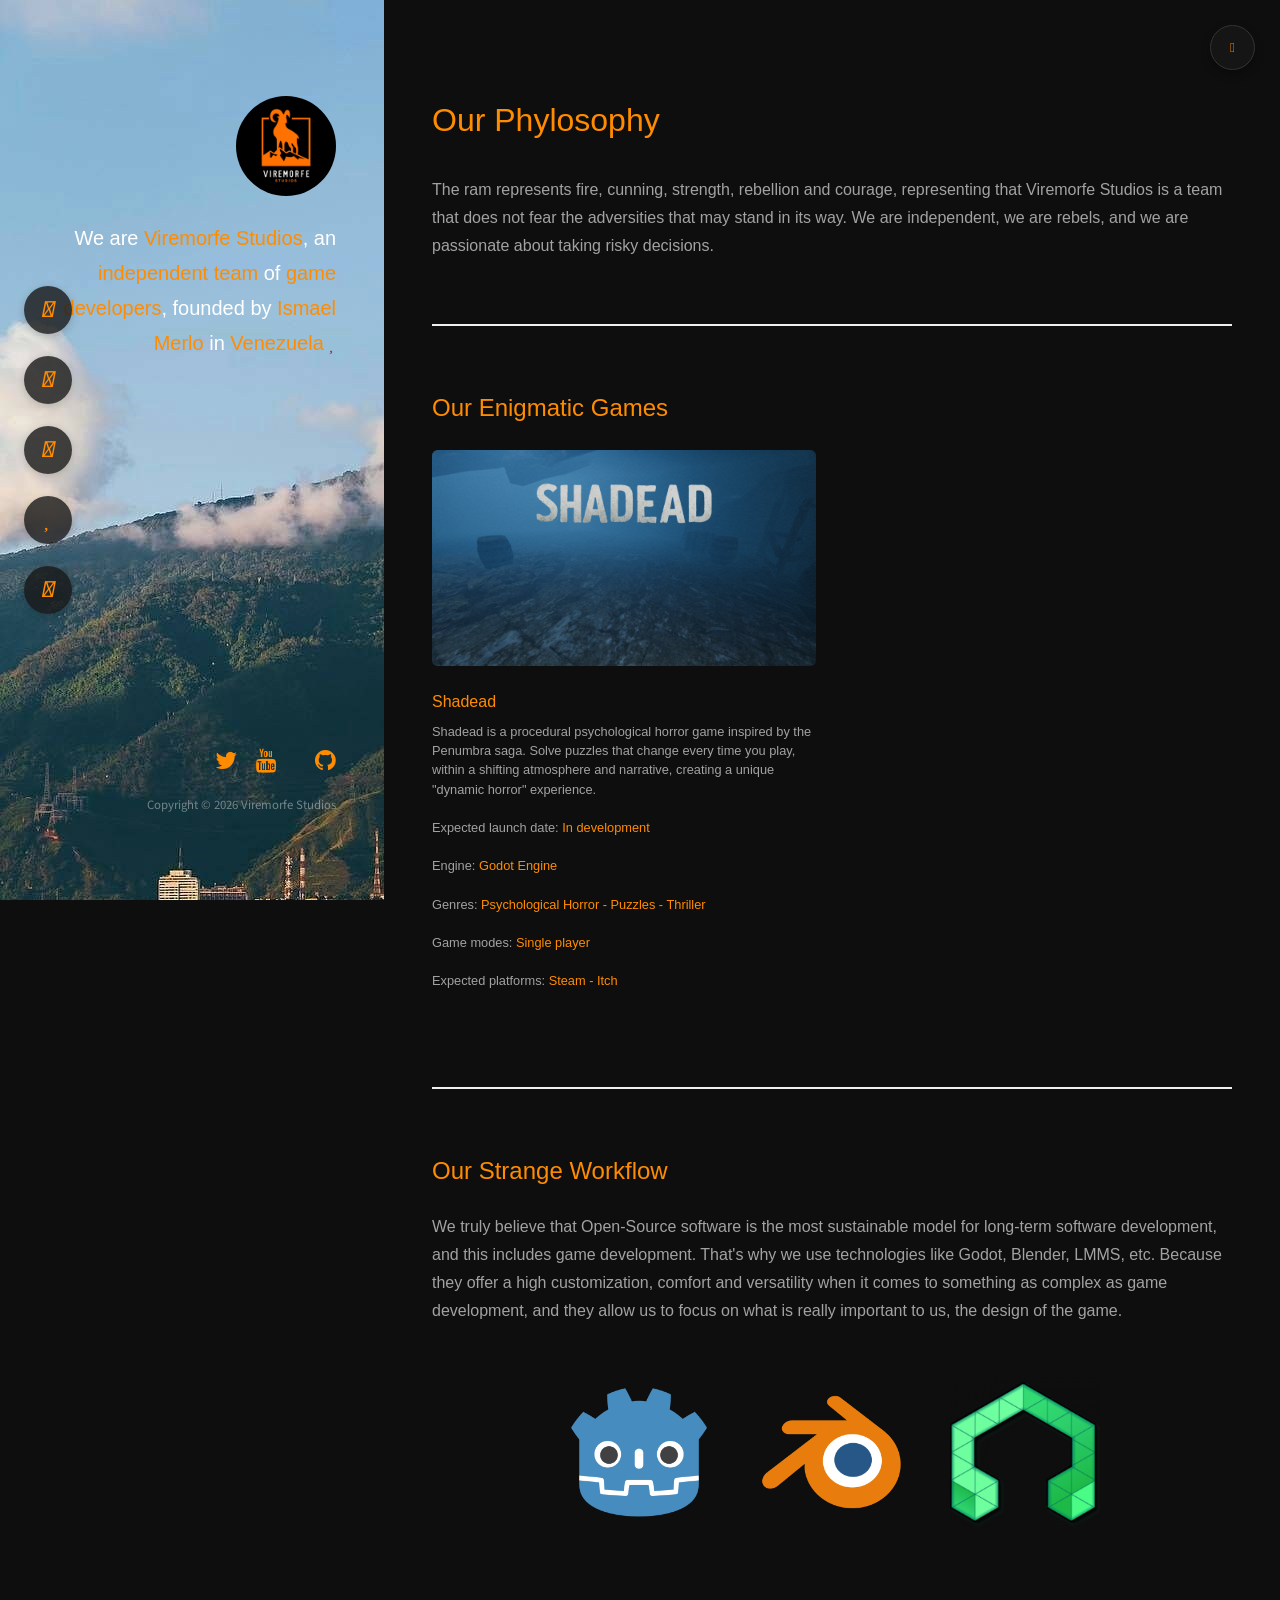
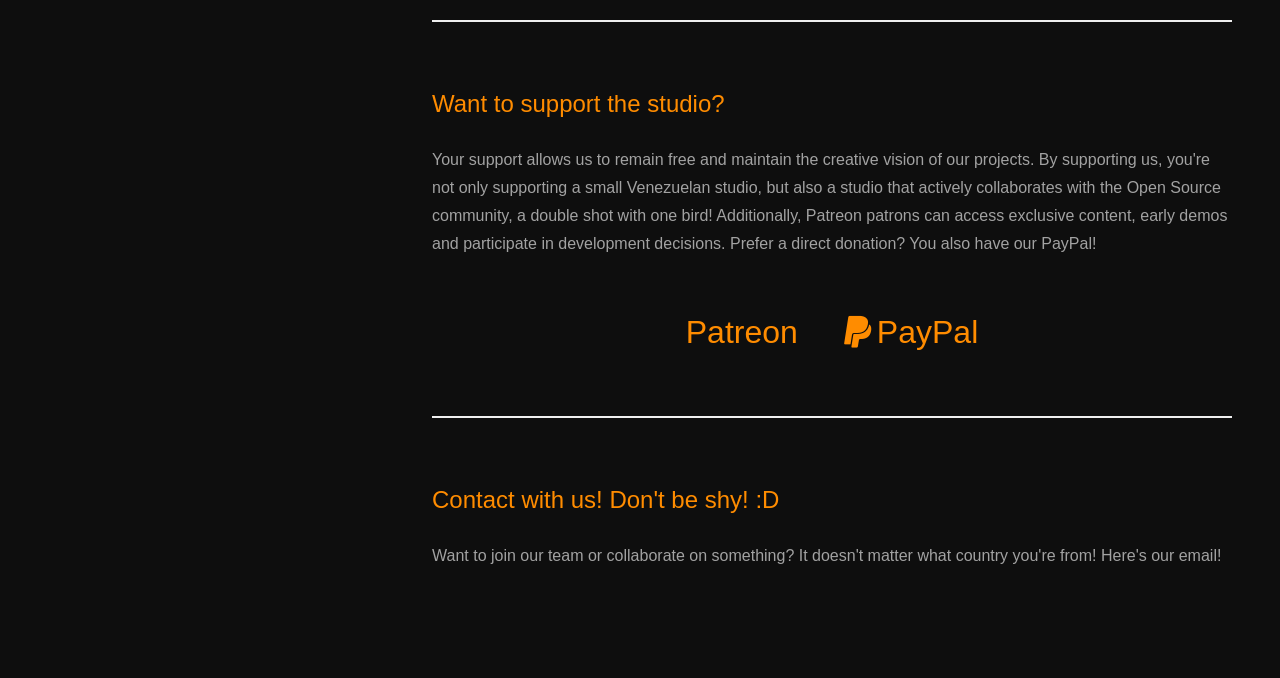
==== commit 5e0736bd: "discord-link-added" ====
--- a/index.html
+++ b/index.html
@@ -4,7 +4,7 @@
 
         <!-- Hey, what are you doing here? Looking at my messy code to discuss it with others? Get out! -->
 
-        <title>Viremorfe Studios | Los Carneros Sin Miedo</title>
+        <title>Viremorfe Studios | The Rams Without Fear</title>
         <meta charset="utf-8" />
         <meta name="viewport" content="width=device-width, initial-scale=1" />
         <link rel="stylesheet" href="assets/css/main.css" />
@@ -323,7 +323,7 @@
 
             <header id="header">
 
-                <a href="https://viremorfe.studio" class="image avatar"><img src="images/avatar.png" alt="" /></a>
+                <a href="https://viremorfe-studios.github.io/" class="image avatar"><img src="images/avatar.png" alt="" /></a>
                 <h1 style = "font-family:Impact, Haettenschweiler, 'Arial Narrow Bold', sans-serif;"><strong>We are <font color="darkOrange">Viremorfe Studios</font>, an <br> <font color="darkOrange">independent team
                 </font> of <br> <font color="darkOrange">game developers</font>, <br>
                 founded by <font color="darkOrange">Ismael Merlo</font><br> in <font color="darkOrange">Venezuela</font>  <i class="fa-solid fa-heart fa-beat" style="color: crimson"></i>
@@ -439,14 +439,14 @@
 
                     <section id="three"></section>
                         <h2 style="font-family:Impact, Haettenschweiler, 'Arial Narrow Bold', sans-serif;"><font color="darkOrange">Contact with us! Don't be shy! :D</font></h2>
-                        <p style="font-family:Impact, Haettenschweiler, 'Arial Narrow Bold', sans-serif;">Want to join our team or collaborate on something? It doesn't matter what country you're from! Here's our email! <br> <br> <a href="mailto:contact@viremorfe.studio" class="fa-regular fa-envelope-open fa-bounce" class="icon fa-envelope-o" style="font-size: 18px; color: darkOrange; text-decoration: none;"></a> </p>
+                        <p style="font-family:Impact, Haettenschweiler, 'Arial Narrow Bold', sans-serif;">Want to join our team or collaborate on something? It doesn't matter what country you're from! Here's our email! <br> <br> <a href="mailto:viremorfe@gmail.com" class="fa-regular fa-envelope-open fa-bounce" class="icon fa-envelope-o" style="font-size: 18px; color: darkOrange; text-decoration: none;"></a> </p>
                     </section>
             </div>
 
             <footer id="footer">
                 <ul class="icons">
                     <br>
-                    <li><a target="_blank" href="https://twitch.tv/viremorfe" class="icon fa-brands fa-twitch"><span class="label">Twitch</span></a></li>
+                    <li><a target="_blank" href="https://discord.gg/jp83S77FJB" class="icon fa-brands fa-discord"><span class="label">Discord</span></a></li>
                     <li><a target="_blank" href="https://x.com/viremorfe" class="icon fa-brands fa-twitter"><span class="label">Twitter</span></a></li>
                     <li><a target="_blank" href="https://www.youtube.com/@Viremorfe" class="icon fa-brands fa-youtube"><span class="label">Youtube</span></a></li>
                     <li><a target="_blank" href="https://tiktok.com/@viremorfe_oficial" class="icon fa-brands fa-tiktok"><span class="label">Tiktok</span></a></li>
@@ -481,4 +481,4 @@
 </script>
 
     </body>
-</html>+</html>
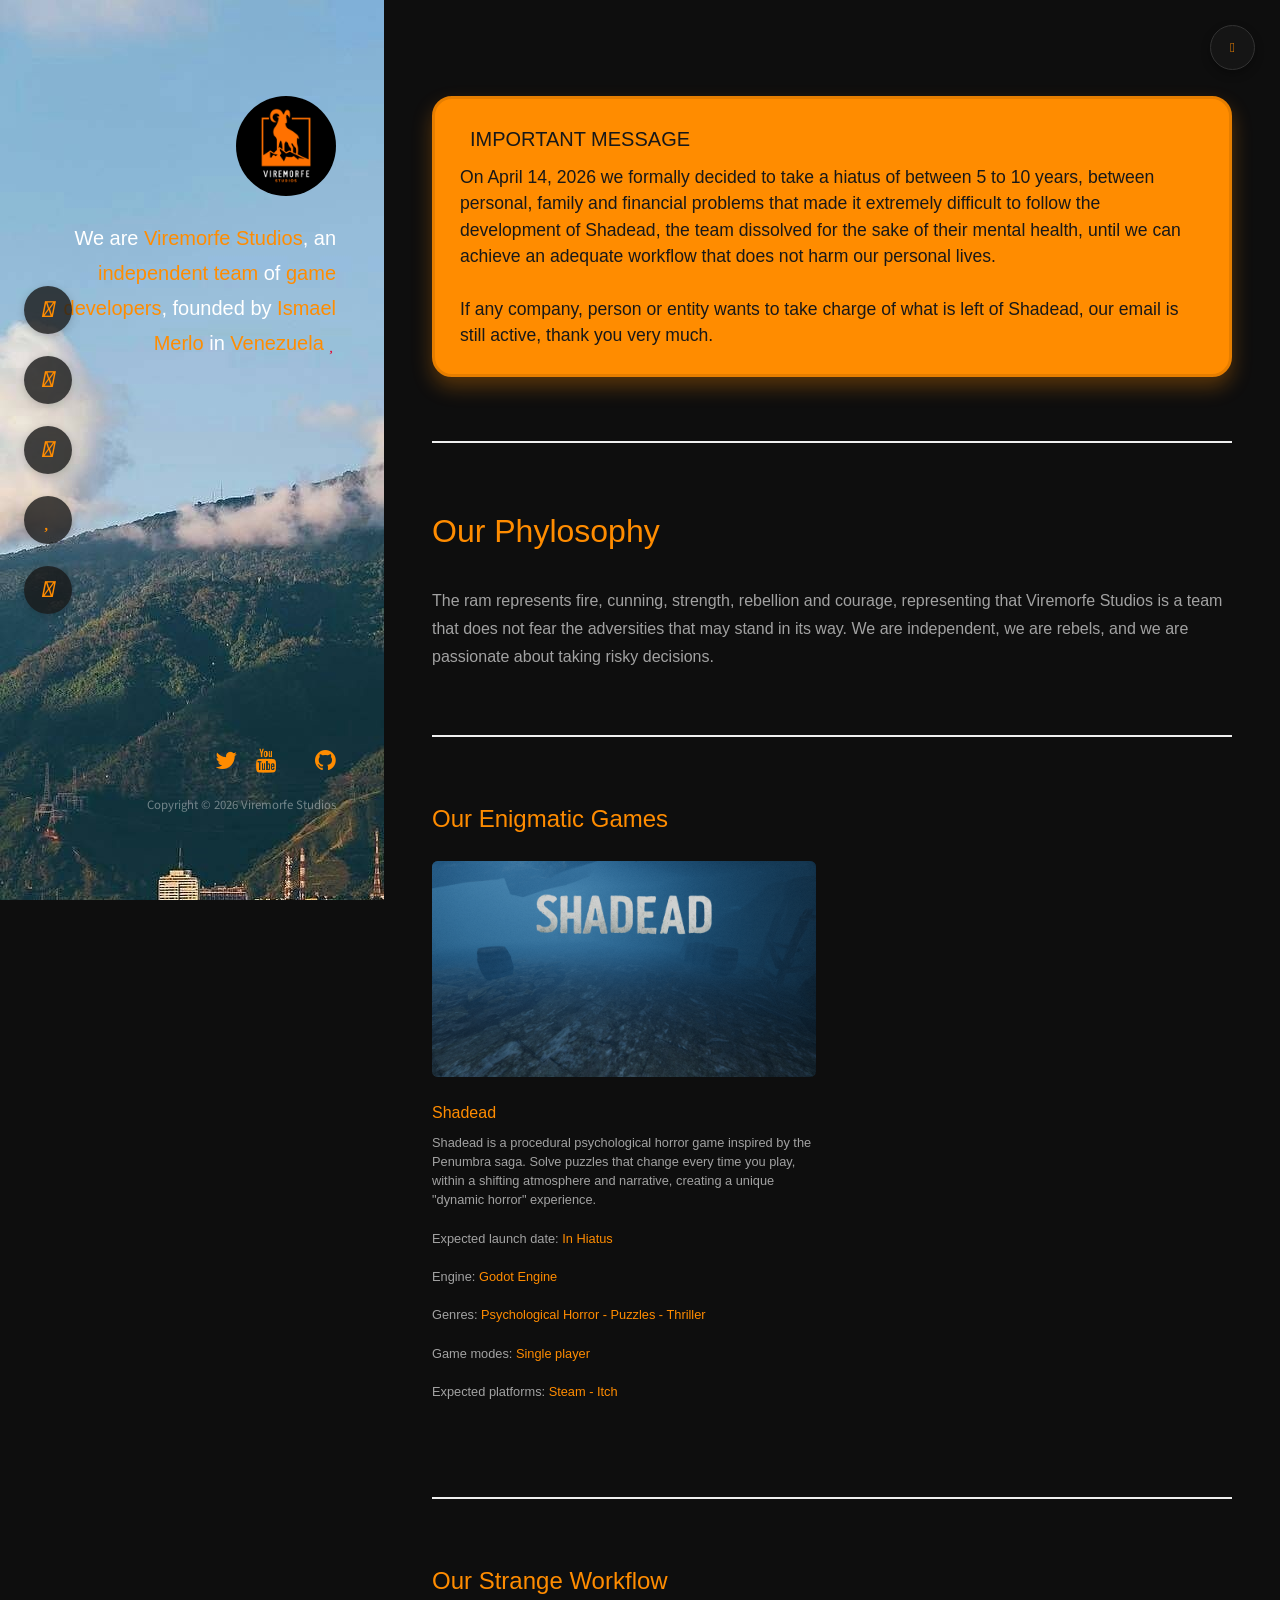
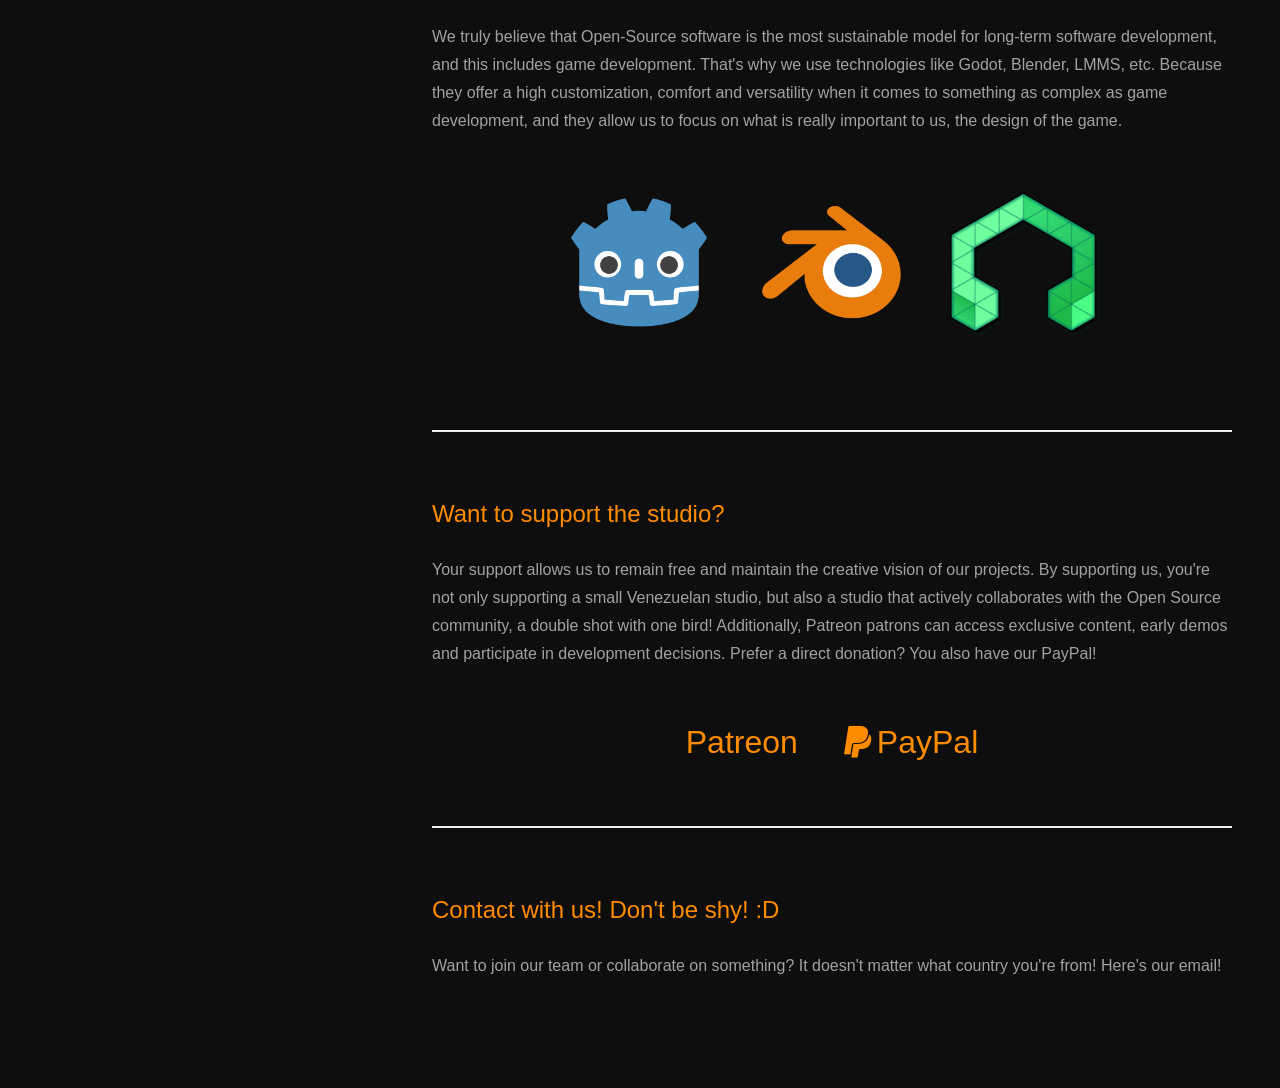
==== commit ff61d073: "hiatus-announcement" ====
--- a/index.html
+++ b/index.html
@@ -11,6 +11,30 @@
         <link type="image/png" sizes="100x100" rel="icon" href="./images/viremorfe-studios-icon.png" />
         <script src="https://kit.fontawesome.com/fb81ac845c.js" crossorigin="anonymous"></script>
         <style>
+        .important-announcement {
+            background-color: darkOrange;
+            color: #181818;
+            padding: 25px;
+            border-radius: 20px;
+            margin-bottom: 40px;
+            box-shadow: 0 10px 20px rgba(255, 140, 0, 0.3);
+            font-family: Impact, Haettenschweiler, 'Arial Narrow Bold', sans-serif;
+            border: 3px solid #e67e00;
+        }
+        .important-announcement h3 {
+            color: #181818;
+            margin: 0 0 10px 0;
+            display: flex;
+            align-items: center;
+            gap: 10px;
+            text-transform: uppercase;
+        }
+        .important-announcement p {
+            margin: 0;
+            line-height: 1.5;
+            font-size: 1.1em;
+        }
+        
         .icons a.icon {
             color: #ff8c00 !important;
             opacity: 1 !important;
@@ -374,6 +398,14 @@
 
             <div id="main">
 
+                    <div class="important-announcement">
+                        <h3><i class="fa-solid fa-circle-exclamation"></i> Important Message</h3>
+                        <p>
+                            On April 14, 2026 we formally decided to take a hiatus of between 5 to 10 years, between personal, family and financial problems that made it extremely difficult to follow the development of Shadead, the team dissolved for the sake of their mental health, until we can achieve an adequate workflow that does not harm our personal lives. <br> <br> If any company, person or entity wants to take charge of what is left of Shadead, our email is still active, thank you very much.
+                        </p>
+                    </div>
+
+
                     <section id="one">
                         <header class="major">
                             <h2 style = "font-family:Impact, Haettenschweiler, 'Arial Narrow Bold', sans-serif;"><font color="darkOrange">Our Phylosophy</font></h2>
@@ -389,7 +421,7 @@
                                 <h3 class="peru-text" style = "font-family:Impact, Haettenschweiler, 'Arial Narrow Bold', sans-serif;"><font color="darkOrange">Shadead</font></h3>
                                 <p class="peru-text" style = "font-family:Impact, Haettenschweiler, 'Arial Narrow Bold', sans-serif;">Shadead is a procedural psychological horror game inspired by the Penumbra saga. Solve puzzles that change every time you play, within a shifting atmosphere and narrative, creating a unique "dynamic horror" experience.<br> 
                                 <br>
-                                Expected launch date: <font color="darkOrange">In development</font> <br>
+                                Expected launch date: <font color="darkOrange">In Hiatus</font> <br>
                                 <br>
                                 Engine: <font color="darkOrange">Godot Engine</font> <br>
                                 <br>
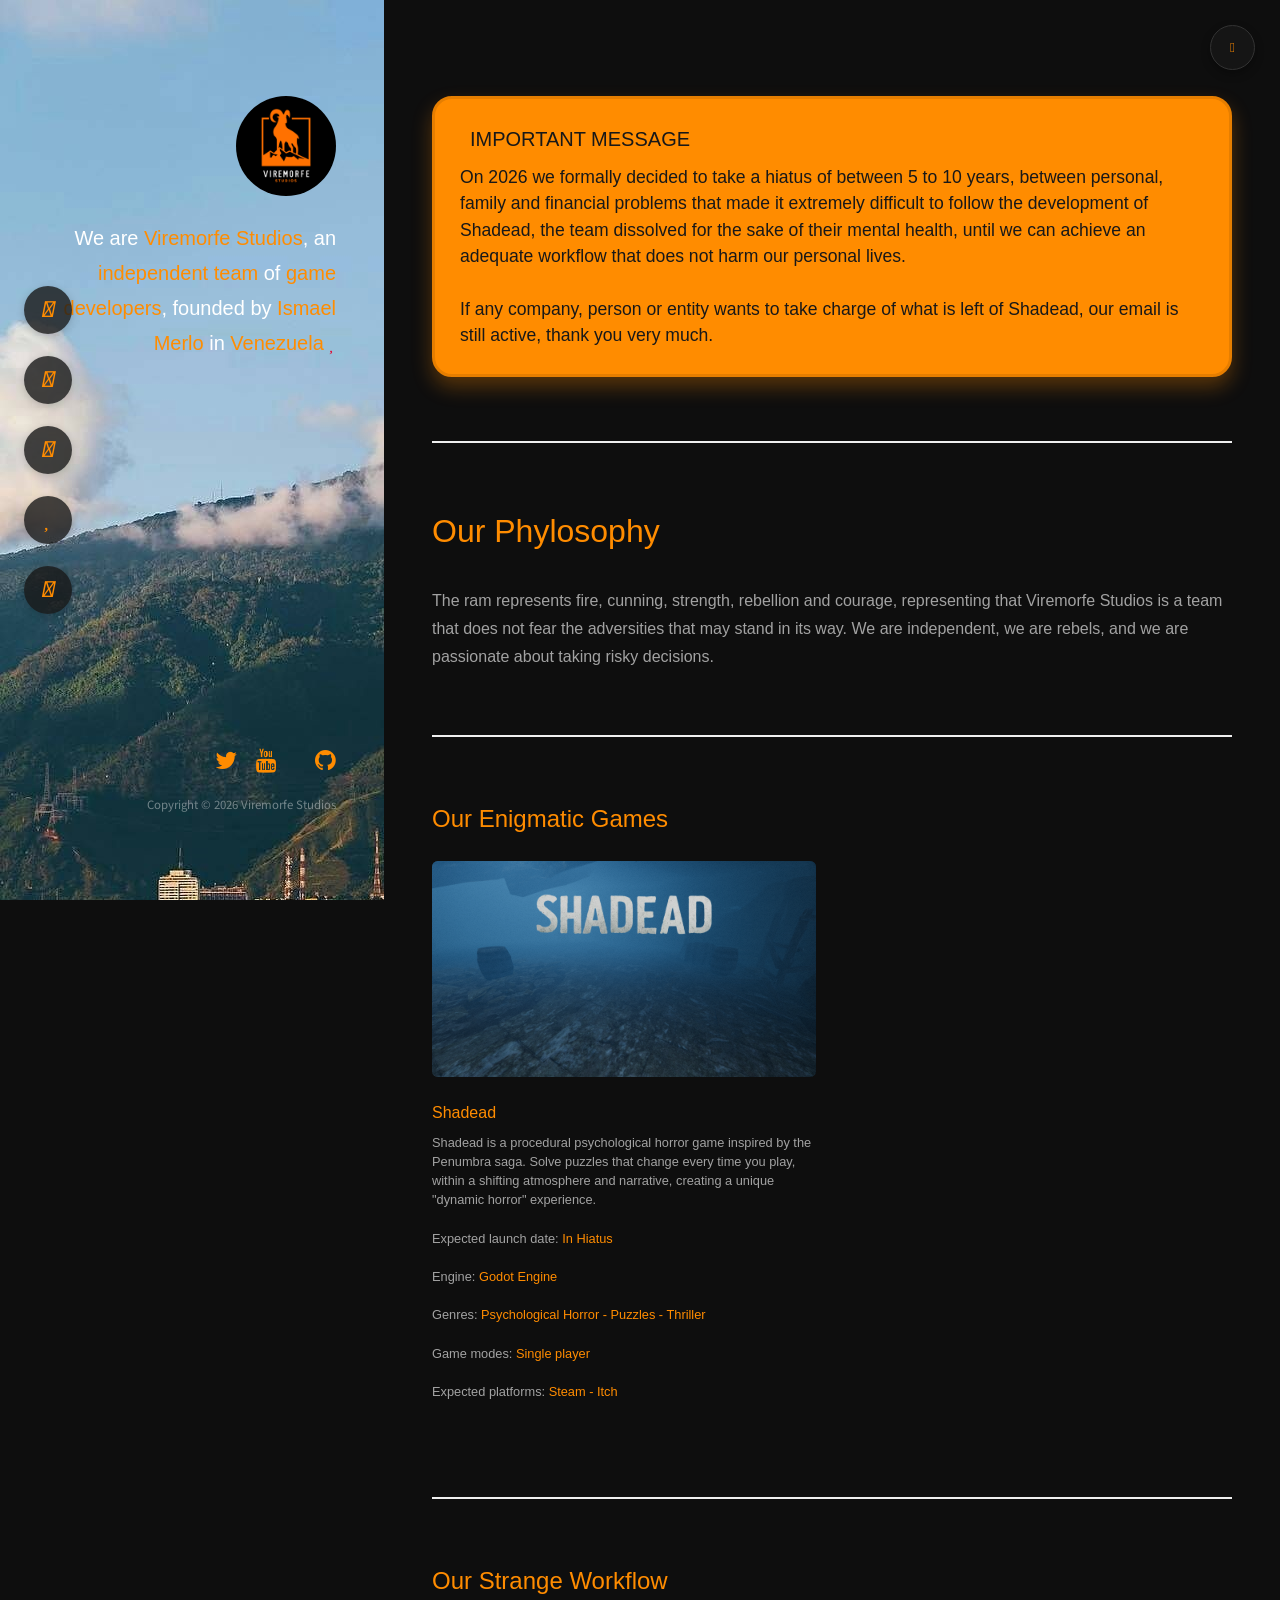
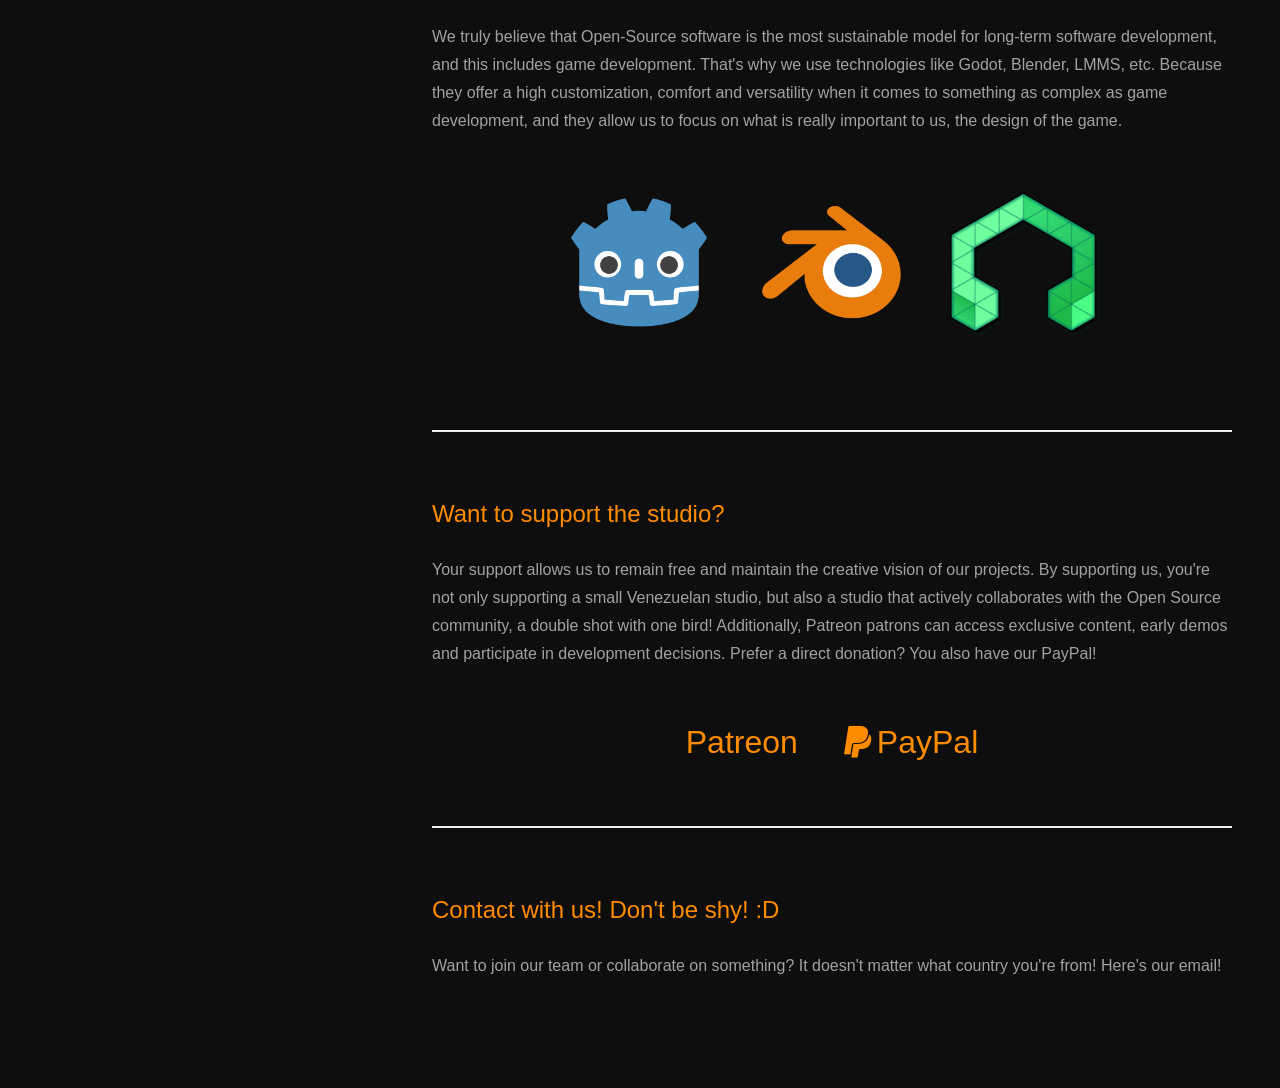
==== commit befcd149: "more general hiatus date" ====
--- a/index.html
+++ b/index.html
@@ -401,7 +401,7 @@
                     <div class="important-announcement">
                         <h3><i class="fa-solid fa-circle-exclamation"></i> Important Message</h3>
                         <p>
-                            On April 14, 2026 we formally decided to take a hiatus of between 5 to 10 years, between personal, family and financial problems that made it extremely difficult to follow the development of Shadead, the team dissolved for the sake of their mental health, until we can achieve an adequate workflow that does not harm our personal lives. <br> <br> If any company, person or entity wants to take charge of what is left of Shadead, our email is still active, thank you very much.
+                            On 2026 we formally decided to take a hiatus of between 5 to 10 years, between personal, family and financial problems that made it extremely difficult to follow the development of Shadead, the team dissolved for the sake of their mental health, until we can achieve an adequate workflow that does not harm our personal lives. <br> <br> If any company, person or entity wants to take charge of what is left of Shadead, our email is still active, thank you very much.
                         </p>
                     </div>
 
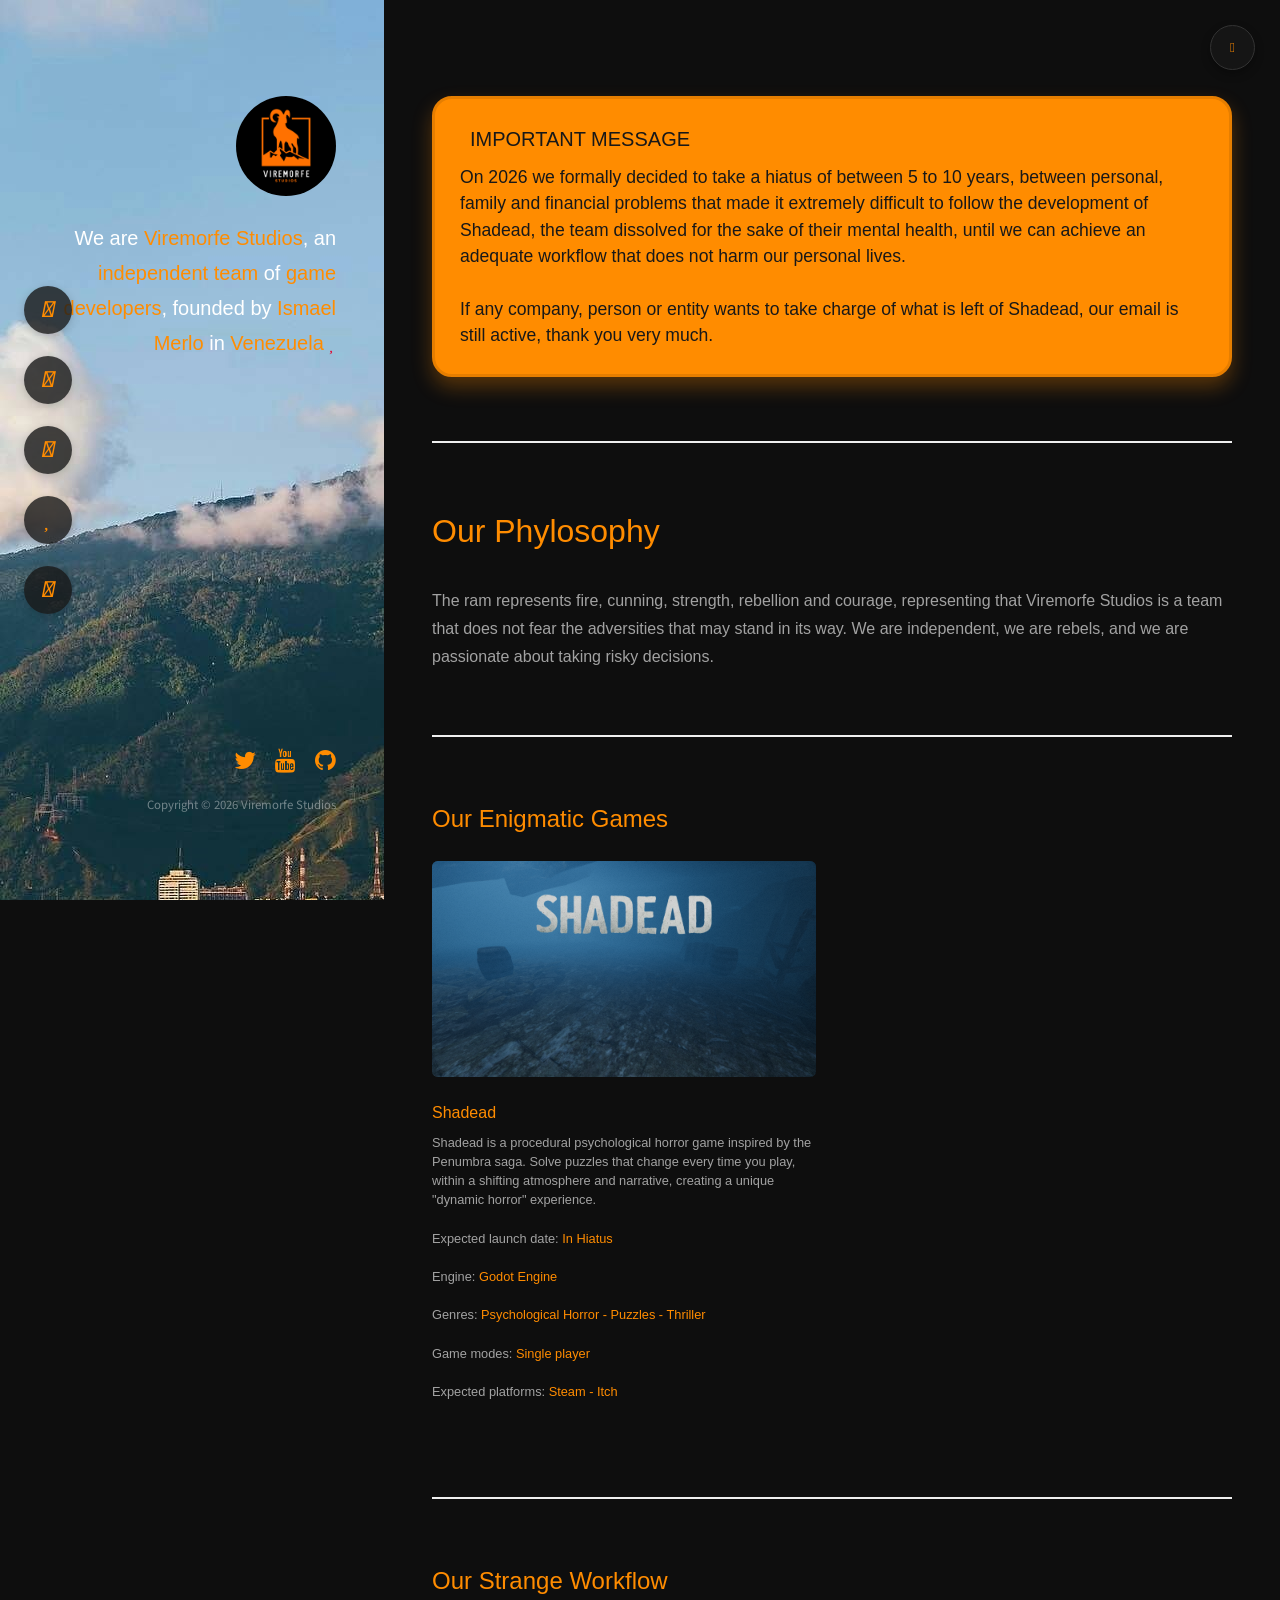
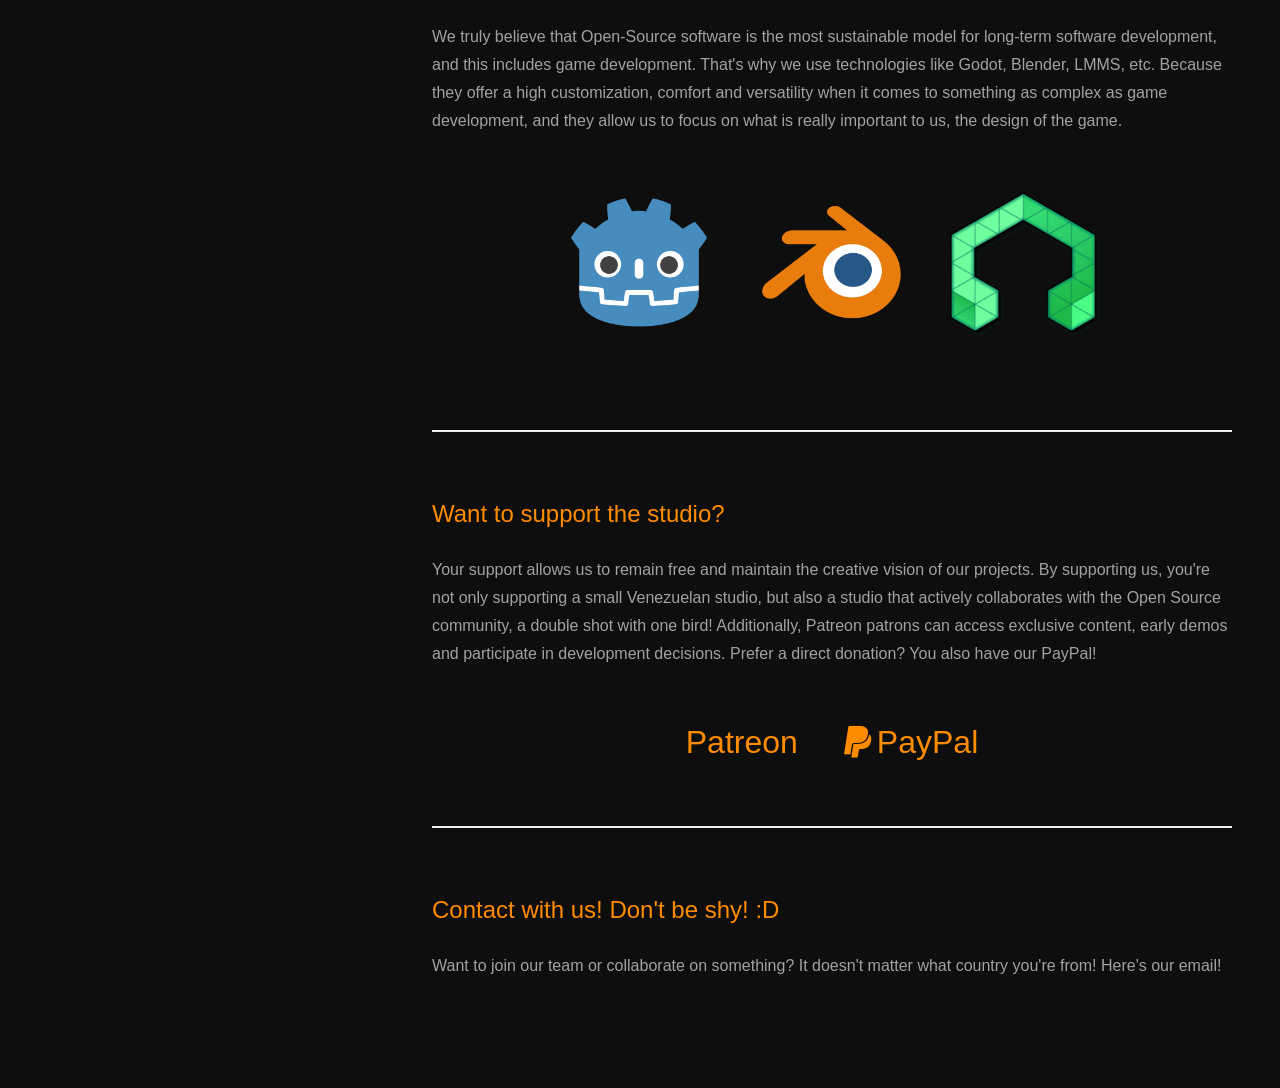
==== commit 4dcc6c00: "tiktok-removed" ====
--- a/index.html
+++ b/index.html
@@ -481,7 +481,6 @@
                     <li><a target="_blank" href="https://discord.gg/jp83S77FJB" class="icon fa-brands fa-discord"><span class="label">Discord</span></a></li>
                     <li><a target="_blank" href="https://x.com/viremorfe" class="icon fa-brands fa-twitter"><span class="label">Twitter</span></a></li>
                     <li><a target="_blank" href="https://www.youtube.com/@Viremorfe" class="icon fa-brands fa-youtube"><span class="label">Youtube</span></a></li>
-                    <li><a target="_blank" href="https://tiktok.com/@viremorfe_oficial" class="icon fa-brands fa-tiktok"><span class="label">Tiktok</span></a></li>
                     <li><a target="_blank" href="https://www.github.com/viremorfe-studios" class="icon fa-brands fa-github"><span class="label">GitHub</span></a></li>
                     </ul>
 
